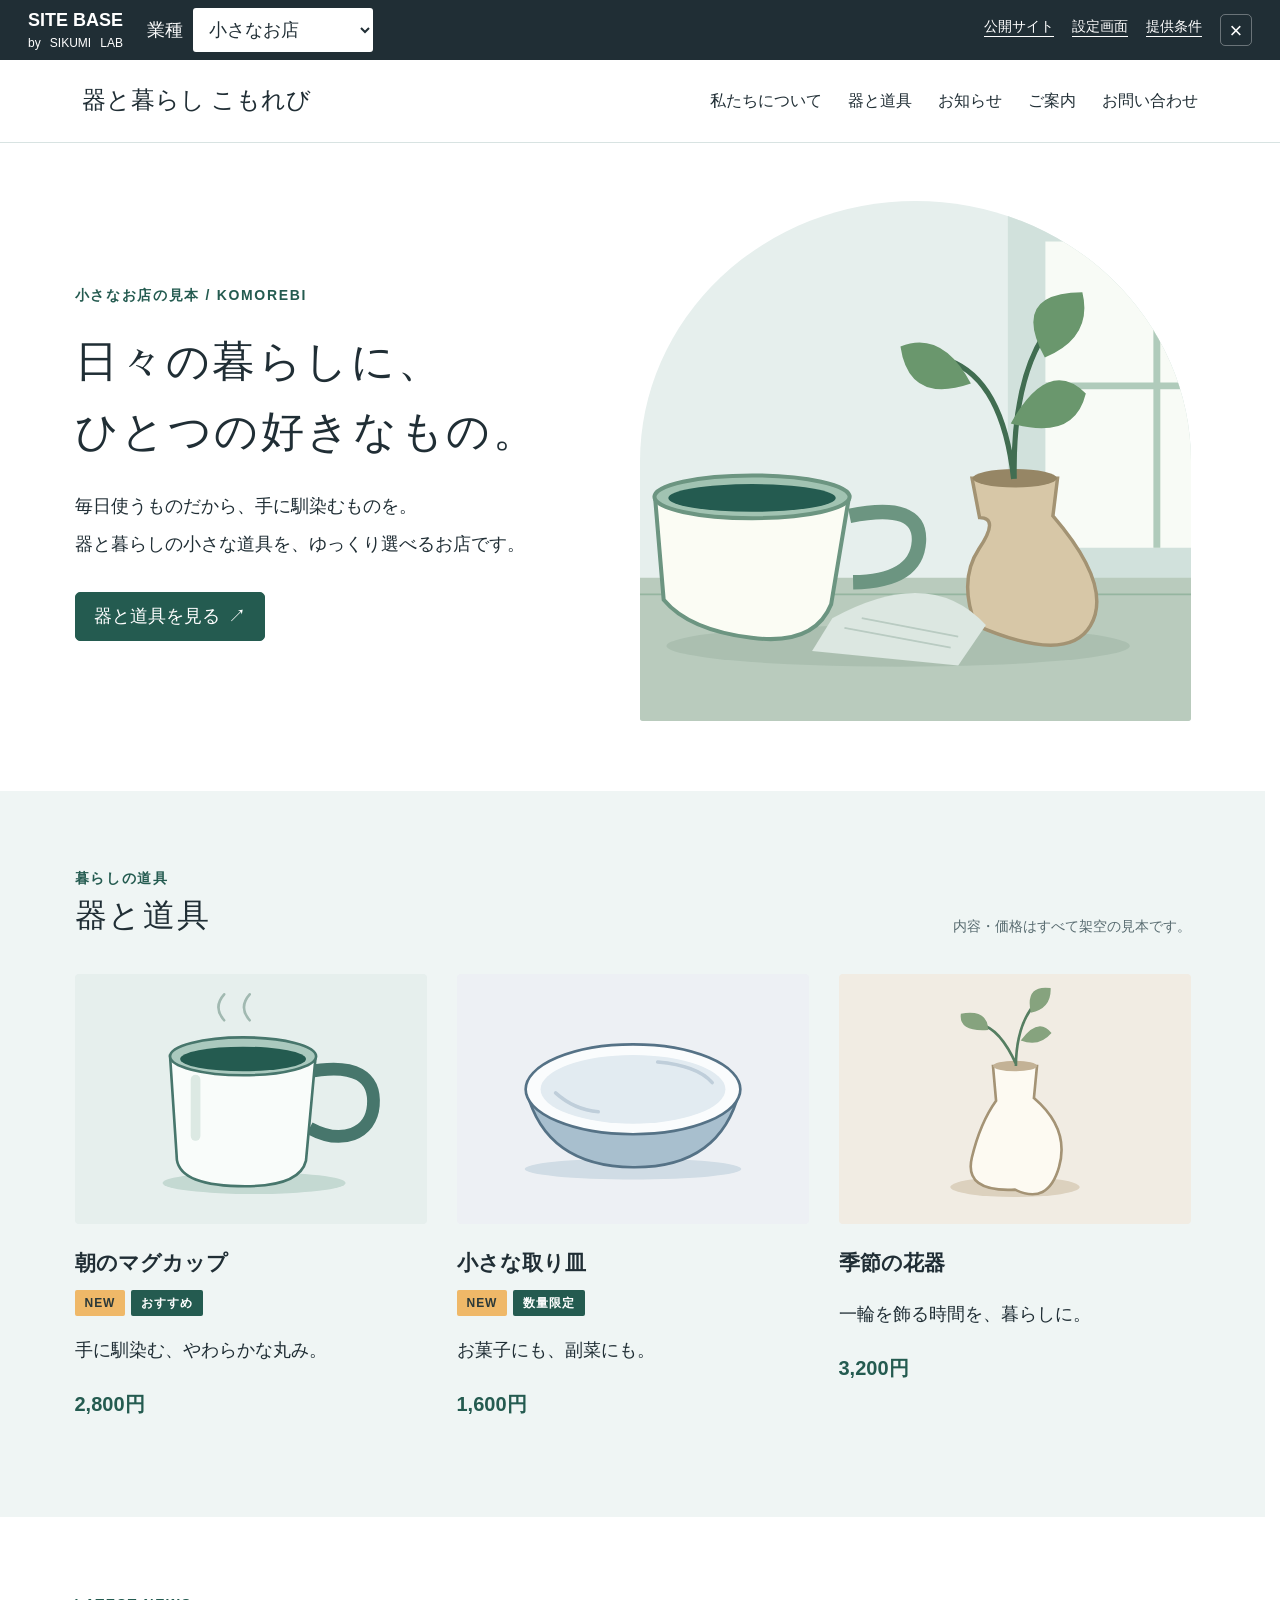
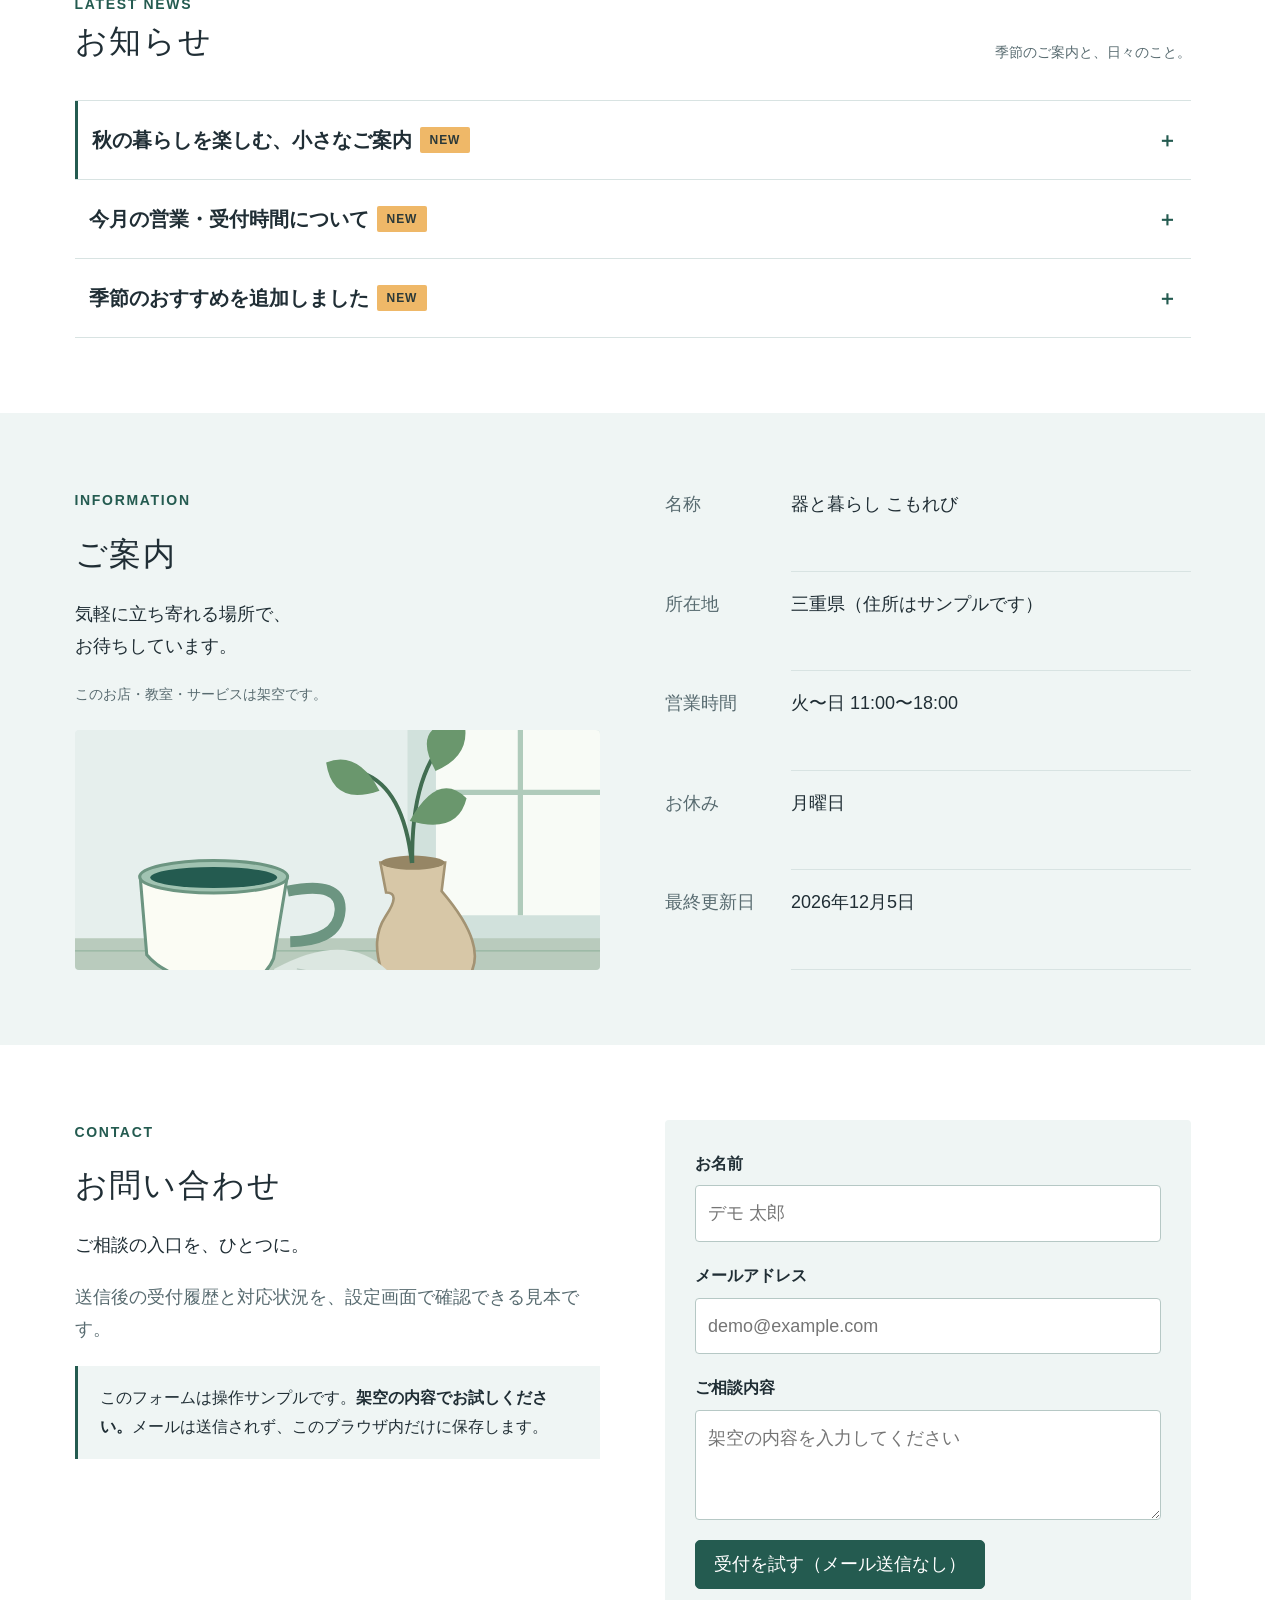
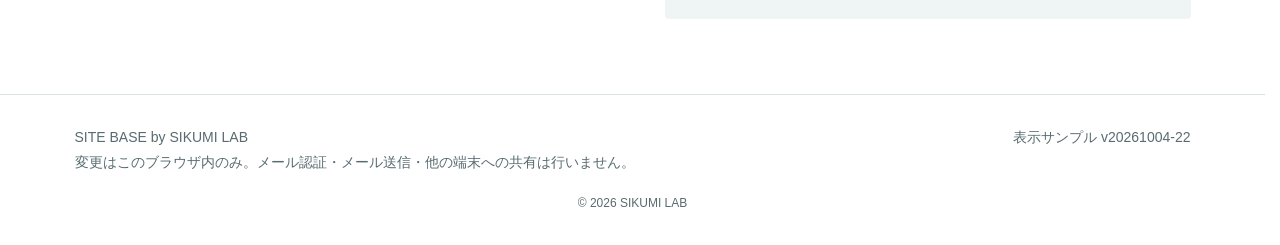
==== public/index.html @ 7577718e "Clarify discard confirmation and guarded exit actions" ====
<!doctype html>
<!-- © 2026 SIKUMI LAB — SITE BASE -->
<html lang="ja"><head><meta charset="UTF-8"><meta name="viewport" content="width=device-width,initial-scale=1"><meta name="robots" content="noindex,nofollow"><meta name="theme-color" content="#245b50"><title>SITE BASE｜公開サイトの見本</title><link rel="stylesheet" href="./styles.css?v=20261004-22"><script type="module" src="./app.js?v=20261004-22"></script></head>
<body data-page="site"><a class="skip-link" href="#main">本文へ</a><div id="app"></div><div id="toast" role="status" aria-live="polite"></div><dialog id="dialog" aria-labelledby="dialog-title"></dialog></body></html>
---- public/styles.css ----
/* © 2026 SIKUMI LAB — SITE BASE */
:root{--ink:#202e35;--muted:#586b70;--green:#245b50;--pale:#eff5f4;--line:#d8e3e2;--accent:#efb868;--paper:#fff;font-family:'Yu Gothic',Meiryo,sans-serif;color:var(--ink);font-size:18px;line-height:1.8}*{box-sizing:border-box}html{scroll-behavior:smooth;scroll-padding-top:150px}body{margin:0;background:var(--paper)}a{color:var(--green);text-underline-offset:5px}button,input,select,textarea{font:inherit}button,.button{border:1px solid var(--line);border-radius:5px;padding:10px 18px;background:white;color:var(--ink);cursor:pointer;text-decoration:none;display:inline-flex;align-items:center;justify-content:center;gap:8px;line-height:1.5}button:hover,.button:hover{border-color:var(--green);background:var(--pale)}button:disabled{opacity:.45;cursor:default}.primary{background:var(--green);color:white;border-color:var(--green)}.primary:hover{background:#163e35;color:white}.quiet{background:transparent}.danger{color:#9e3532}h1,h2,h3,p{margin:0 0 20px}h1,h2{font-family:'Yu Mincho','Hiragino Mincho ProN',serif;font-weight:500;letter-spacing:.06em}h1{font-size:clamp(34px,4.1vw,60px);line-height:1.65}h2{font-size:32px;line-height:1.5}h3{font-size:21px;line-height:1.6}img{display:block;width:100%;object-fit:cover;object-position:center}small,.small{font-size:14px}.muted{color:var(--muted)}.pre{white-space:pre-line}.wrap{max-width:1200px;padding:0 42px;margin:auto}.eyebrow{font-size:14px;font-weight:700;letter-spacing:.12em;color:var(--green);margin-bottom:16px}.demo-bar{display:flex;align-items:center;justify-content:space-between;gap:16px;padding:8px 28px;background:#202e35;color:#fff;font-size:14px}.demo-bar a{color:#fff}.demo-bar select{font-size:14px;padding:3px 8px;border:0;border-radius:3px;background:#fff;color:var(--ink);max-width:160px}.demo-bar .links{display:flex;gap:18px;flex-wrap:wrap}.site-header{position:fixed;inset:0 0 auto;z-index:20;background:#fffffffa;border-bottom:1px solid var(--line)}.header-main{display:flex;align-items:center;justify-content:space-between;min-height:82px;gap:18px}.brand{font-family:'Yu Mincho',serif;font-size:24px;color:var(--ink);text-decoration:none;line-height:1.4}.site-nav{display:flex;gap:26px;font-size:16px}.site-nav a{text-decoration:none;color:var(--ink)}.burger{display:none}.site-main{padding-top:128px}.hero{display:grid;grid-template-columns:1fr 1.05fr;gap:42px;align-items:center;padding-top:58px;padding-bottom:70px}.hero img{height:520px;border-radius:55% 55% 3px 3px}.hero p{line-height:2.1}.hero .button{margin-top:8px}.section{padding:75px 0;scroll-margin-top:25px}.section.pale{background:var(--pale)}.section-head{display:flex;align-items:end;justify-content:space-between;gap:24px;margin-bottom:35px}.section-head h2{margin-bottom:0}.section-head p{margin:0}.cards{display:grid;grid-template-columns:repeat(3,minmax(0,1fr));gap:30px}.item-card img{height:250px;border-radius:4px}.item-card .image-box{position:relative;margin-bottom:22px}.badge{font:700 12px/1.5 'Yu Gothic',sans-serif;display:inline-block;padding:4px 10px;background:var(--green);color:#fff;border-radius:2px;letter-spacing:.08em}.badge.new{background:var(--accent);color:#2b3939}.image-box .badges{position:absolute;left:14px;top:14px;display:flex;gap:8px}.price{font-size:20px;color:var(--green);font-weight:700}.news-list{display:grid;grid-template-columns:1fr 1fr;gap:24px}.news-card{display:grid;grid-template-columns:145px 1fr;gap:22px;border-top:1px solid var(--line);padding-top:24px;align-items:start}.news-card img{height:145px;border-radius:4px}.news-card h3{margin:10px 0}.news-card.featured{grid-column:1/-1;grid-template-columns:340px 1fr;padding:26px;background:#fff;border:1px solid var(--line);border-radius:4px}.news-card.featured img{height:240px}.news-card p{margin-bottom:0}.two-col{display:grid;grid-template-columns:1fr 1fr;gap:65px}.facts{display:grid;grid-template-columns:110px 1fr;gap:16px;margin:0}.facts dt{color:var(--muted)}.facts dd{margin:0;border-bottom:1px solid var(--line);padding-bottom:16px}.contact-form{background:var(--pale);padding:30px;border-radius:4px}.field{display:block;margin-bottom:20px}.field>span{display:block;margin-bottom:7px;font-size:16px;font-weight:700}input:not([type=checkbox]):not([type=radio]),textarea,select{display:block;width:100%;border:1px solid #b6c8c5;background:#fff;border-radius:4px;padding:11px 12px;color:var(--ink);min-width:0}textarea{resize:vertical;min-height:110px}input[type=checkbox],input[type=radio]{width:20px;height:20px;accent-color:var(--green);flex-shrink:0}.check{display:flex;align-items:start;gap:10px;margin:12px 0;font-size:16px}.check input{margin-top:5px}.site-footer{border-top:1px solid var(--line);padding:30px 0;color:var(--muted);font-size:14px}.footer-row{display:flex;justify-content:space-between;gap:20px;flex-wrap:wrap}.notice{padding:18px 22px;border-left:3px solid var(--green);background:var(--pale);margin-bottom:24px;font-size:16px}.admin-header{position:sticky;top:0;z-index:20;background:white;border-bottom:1px solid var(--line)}.admin-brand{font:700 22px/1.4 'Yu Gothic',sans-serif;letter-spacing:.06em}.admin-shell{display:grid;grid-template-columns:215px 1fr;max-width:1440px;margin:auto;min-height:75vh}.sidebar{padding:32px 20px;border-right:1px solid var(--line);background:#f7faf9}.sidebar button{display:block;width:100%;margin-bottom:8px;text-align:left;justify-content:start;border-color:transparent}.sidebar button.active{background:var(--green);color:white}.admin-main{padding:42px;min-width:0}.admin-main h1{font:600 32px/1.5 'Yu Gothic',sans-serif;letter-spacing:0}.actions{display:flex;gap:10px;flex-wrap:wrap;align-items:center}.admin-heading{display:flex;justify-content:space-between;gap:18px;align-items:start;margin-bottom:30px}.admin-heading p{margin:5px 0}.list-row{border-top:1px solid var(--line);padding:24px 0;display:grid;grid-template-columns:90px 1fr auto;gap:20px;align-items:center}.list-row img{height:86px;border-radius:4px}.list-row h3{margin:0 0 5px}.list-row p{margin:0;font-size:16px}.list-row .actions button{font-size:14px;padding:8px 10px}.state{display:inline-block;font-size:13px;line-height:1.5;padding:3px 9px;border:1px solid var(--line);background:var(--pale);border-radius:3px}.state.live{color:var(--green);background:#e5f3ea}.admin-panels{max-width:800px}.panel{padding:25px;background:#f7faf9;border:1px solid var(--line);border-radius:5px;margin:20px 0}.panel h3{margin-bottom:12px}.inquiry{border-top:1px solid var(--line);padding:24px 0}.inquiry>p{font-size:16px}.field-grid{display:grid;grid-template-columns:1fr 1fr;gap:20px}.field-grid .field{margin-bottom:0}.preview-photo{width:150px;height:112px;object-fit:cover;margin:10px 0}.editor-options{padding:18px;background:var(--pale);margin:20px 0}.editor-options h3{font-size:18px;margin-bottom:12px}dialog{width:min(760px,calc(100% - 30px));border:1px solid var(--line);border-radius:8px;padding:30px;max-height:90dvh;color:var(--ink)}dialog::backdrop{background:#132b3277}dialog h2{font:600 25px/1.6 'Yu Gothic',sans-serif;letter-spacing:0}.dialog-top{display:flex;justify-content:space-between;align-items:start;gap:15px}dialog .sticky-actions{position:sticky;bottom:-30px;background:#fffffff5;padding:18px 0 8px;border-top:1px solid var(--line)}.review-grid{display:grid;grid-template-columns:125px 1fr;gap:14px;margin-bottom:30px}.review-grid dt{color:var(--muted)}.review-grid dd{margin:0;overflow-wrap:anywhere;white-space:pre-line}.error{color:#a22d2d;font-size:16px}.entry{max-width:680px;margin:60px auto;padding:40px;background:var(--pale);border:1px solid var(--line);border-radius:5px}.terms{max-width:860px;padding-top:55px;padding-bottom:60px}.terms h1{font-size:38px}.terms article{border-top:1px solid var(--line);padding:25px 0}.terms p{margin-bottom:10px}.terms h2{font:600 22px/1.6 'Yu Gothic',sans-serif;letter-spacing:0}.term-number{color:var(--green);font-size:14px;font-weight:700}.skip-link{position:fixed;left:10px;top:-100px;z-index:60;background:white;padding:12px}.skip-link:focus{top:10px}:focus-visible{outline:3px solid #4b8f83;outline-offset:3px}[hidden]{display:none!important}#toast{position:fixed;bottom:25px;left:50%;transform:translateX(-50%);padding:13px 22px;background:#202e35;color:#fff;z-index:50;border-radius:4px;max-width:calc(100% - 30px);font-size:16px}#toast:empty{display:none}.clock-note{margin:0;font-size:14px;color:var(--muted)}
.demo-brand{display:flex;flex-direction:column;flex-shrink:0;line-height:1.4}.demo-brand strong{font-size:18px}.demo-brand .demo-byline{font-size:12px;margin-top:2px;width:100%;text-align-last:justify}
html{scrollbar-gutter:stable}.admin-brand{display:inline-flex;align-items:center;flex-wrap:wrap;gap:6px 18px;text-decoration:none}.admin-logo{display:flex;flex-direction:column;flex-shrink:0;line-height:1.4}.admin-logo-title{font-size:22px}.admin-logo-byline{font-size:15px;font-weight:500;letter-spacing:0;margin-top:2px;width:100%;text-align-last:left;white-space:nowrap}.admin-label{white-space:nowrap}.admin-header .header-main{gap:12px}.demo-bar .demo-hide{width:32px;min-width:32px;height:32px;padding:0;font-size:22px;border-color:#ffffff55;background:transparent;color:#fff;flex-shrink:0}.demo-bar .demo-hide:hover{background:#ffffff22}.demo-show{position:fixed;bottom:18px;left:16px;z-index:25;padding:8px 12px;background:#fffffff2;box-shadow:0 3px 12px #132b321a;font-size:12px}
@media(min-width:701px){.demo-bar{justify-content:flex-start;gap:24px}.demo-bar .links{margin-left:auto}.demo-bar>label{display:flex;align-items:center;gap:10px;font-size:18px;white-space:nowrap}.demo-bar select{font-size:18px;width:180px;max-width:180px;min-height:44px;padding:8px 12px}}
@media(max-width:1000px){.wrap{padding:0 26px}.hero{gap:28px}.hero img{height:430px}.site-nav{gap:15px;font-size:15px}.cards{gap:20px}.item-card img{height:210px}.admin-main{padding:30px 24px}.admin-shell{grid-template-columns:180px 1fr}.list-row{grid-template-columns:75px 1fr}.list-row .actions{grid-column:2}.two-col{gap:35px}}
@media(max-width:700px){html{scroll-padding-top:170px}.wrap{padding:0 22px}.demo-bar{padding:8px 16px;gap:8px;flex-wrap:wrap;line-height:1.5}.demo-bar .links{gap:12px}.demo-bar .sample-label{display:none}.header-main{min-height:74px}.brand{font-size:20px;max-width:75%}.burger{display:inline-flex;width:48px;height:48px;padding:9px;flex-direction:column;gap:5px}.burger span{height:2px;width:22px;background:var(--ink)}.site-nav{display:none;position:absolute;top:100%;left:0;right:0;padding:20px 24px;background:white;border-bottom:1px solid var(--line);box-shadow:0 8px 12px #132b3212;flex-direction:column;gap:18px;font-size:18px}.site-nav.open{display:flex}.site-main{padding-top:150px}.hero{grid-template-columns:1fr;padding-top:35px;padding-bottom:45px;gap:30px}.hero img{height:330px;max-width:450px;margin:auto}.hero h1{font-size:34px}.hero p{font-size:17px}.section{padding:45px 0}.section-head{display:block;margin-bottom:24px}.section-head p{margin-top:12px}.cards{grid-template-columns:1fr;gap:32px}.item-card img{height:260px}.item-card h3{margin-bottom:8px}.item-card p{margin-bottom:10px}.news-list{grid-template-columns:1fr}.news-card,.news-card.featured{grid-column:auto;grid-template-columns:90px 1fr;padding:20px 0;gap:16px;background:transparent;border-radius:0;border:0;border-top:1px solid var(--line)}.news-card img,.news-card.featured img{height:95px}.news-card h3{font-size:18px}.news-card p{font-size:16px;grid-column:1/-1}.two-col{grid-template-columns:1fr;gap:25px}.contact-form{padding:22px}.admin-shell{display:block}.sidebar{position:sticky;top:125px;z-index:10;display:flex;overflow-x:auto;padding:10px 12px;border-right:0;border-bottom:1px solid var(--line);gap:5px}.sidebar button{width:auto;white-space:nowrap;margin:0;font-size:15px;padding:10px}.admin-main{padding:30px 20px}.admin-main h1{font-size:27px}.admin-heading{display:block}.admin-heading .actions{margin-top:15px}.list-row{grid-template-columns:65px 1fr;gap:14px}.list-row img{height:65px}.list-row .actions{grid-column:1/-1}.list-row h3{font-size:18px}.field-grid{grid-template-columns:1fr;gap:18px}dialog{padding:22px}dialog .sticky-actions{bottom:-22px}.review-grid{grid-template-columns:100px 1fr;font-size:16px}.entry{margin:30px 20px;padding:25px}.terms{padding-top:35px}.terms h1{font-size:29px}.panel{padding:20px}.footer-row{gap:10px}}
:root{--header-height:128px}html{scroll-padding-top:calc(var(--header-height) + 20px)}.site-main{padding-top:var(--header-height)}.hero h1{font-size:clamp(34px,3.35vw,48px)}
@media(max-width:700px){.sidebar{top:var(--header-height)}.hero h1{font-size:32px}}
@media(prefers-reduced-motion:reduce){html{scroll-behavior:auto}}
.admin-header .header-main>.button{padding:8px 12px;white-space:nowrap}
.news-list{display:block}.news-card,.news-card.featured{display:block;padding:0;background:transparent;border:0;border-top:1px solid var(--line);border-radius:0}.news-card:last-child{border-bottom:1px solid var(--line)}.news-card h3,.news-card.featured h3{margin:0}.news-title{display:flex;justify-content:space-between;gap:20px;width:100%;padding:22px 14px;border:0;border-radius:0;background:transparent;font-size:20px;text-align:left;line-height:1.7;overflow-wrap:anywhere}.news-title-label{min-width:0}.news-title-label .badge{margin-left:10px;vertical-align:middle;white-space:nowrap}.news-open-icon{flex-shrink:0;color:var(--green)}.news-title[aria-expanded=true]{background:var(--pale)}.news-card.featured .news-title{border-left:3px solid var(--green)}
.news-detail{position:fixed;z-index:40;width:min(480px,calc(100vw - 32px));max-height:calc(100dvh - var(--header-height) - 32px);display:flex;flex-direction:column;padding:24px;background:#fff;border:1px solid #7faaa0;border-radius:10px;box-shadow:0 12px 40px #132b3238;overflow:hidden}.news-detail-top{display:flex;gap:18px;align-items:start;flex-shrink:0;padding-bottom:18px;border-bottom:1px solid var(--line)}.news-detail h2{font:600 22px/1.6 'Yu Gothic',Meiryo,sans-serif;letter-spacing:0;margin:0;overflow-wrap:anywhere}.news-detail-close{font-size:16px;flex-shrink:0;padding:8px 12px;min-height:44px}.news-detail-content{overflow:auto;min-height:0;padding-top:18px;overscroll-behavior:contain}.news-detail-meta{display:flex;gap:10px;align-items:center;flex-wrap:wrap;font-size:14px;color:var(--muted);margin-bottom:16px}.news-detail-content img{height:220px;border-radius:4px;margin-bottom:20px}.news-detail-content p{margin:0;overflow-wrap:anywhere}
@media(max-width:700px){.news-title{font-size:18px;padding:20px 12px}.news-detail{inset:auto 0 0;width:100%;max-height:min(75dvh,calc(100dvh - var(--header-height) - 12px));padding:22px 22px max(22px,env(safe-area-inset-bottom));border-radius:16px 16px 0 0;box-shadow:0 -8px 35px #132b3238}.news-detail h2{font-size:20px}.news-detail-content img{height:180px}}
#app{display:flex;flex-direction:column;min-height:100svh}.admin-shell{width:100%;min-width:0}.site-footer{margin-top:auto}.footer-copyright{padding-top:18px;text-align:center;font-size:12px;color:var(--muted)}
.access-photo{height:240px;margin-top:22px;border-radius:4px;object-fit:cover;object-position:center}.page-photo-grid{display:grid;grid-template-columns:repeat(2,minmax(0,1fr));gap:24px;max-width:900px}.page-photo-card{border:1px solid var(--line);border-radius:5px;padding:22px}.page-photo-preview{width:100%;height:220px;object-fit:cover;object-position:center;border-radius:4px;margin-bottom:20px}.photo-review{display:grid;grid-template-columns:1fr 1fr;gap:18px;margin-bottom:24px}.photo-review figure{margin:0;min-width:0}.photo-review figcaption{font-size:14px;margin-bottom:8px}.photo-review .page-photo-preview{height:160px;margin:0}@media(max-width:700px){.page-photo-grid{grid-template-columns:1fr}.page-photo-card{padding:20px}.photo-review{grid-template-columns:1fr}.access-photo{height:220px}}
.reorder-hint{font-size:16px;color:var(--muted);margin:24px 0 12px}.reorderable{position:relative;user-select:none;-webkit-user-select:none;-webkit-touch-callout:none;cursor:grab}.reorderable img{-webkit-user-drag:none}.reorderable .row-controls{cursor:default}.reorderable [data-move]{min-width:44px;min-height:44px}.reorderable.dragging{cursor:grabbing;background:var(--pale);outline:1px dashed var(--green);outline-offset:-5px}.reorderable.dragging>*{opacity:.15}.item-row[data-drop=above]{box-shadow:inset 0 3px var(--green)}.item-row[data-drop=below]{box-shadow:inset 0 -3px var(--green)}.item-row[data-drop]::after{content:"ここに移動";position:absolute;right:12px;z-index:2;font-size:14px;line-height:1.8;padding:0 8px;color:var(--green);background:#fff;border:1px dashed var(--green);border-radius:5px;pointer-events:none}.item-row[data-drop=above]::after{top:-12px}.item-row[data-drop=below]::after{bottom:-12px}.drag-preview{position:fixed;z-index:30;pointer-events:none;margin:0;background:#fff;border:1px solid var(--green);border-radius:8px;opacity:.94;box-shadow:0 12px 30px #25384c26;cursor:grabbing}.drag-preview .row-controls{visibility:hidden}

/* Shared item/news badges wrap within their display area. */
.image-box .badges{right:14px;flex-wrap:wrap;align-content:flex-start;gap:6px}
.news-title-label{display:flex;flex-wrap:wrap;align-items:center;gap:8px}
.news-title-label .badge{margin-left:0}
.badge-options{min-width:0;border:0;padding-top:14px}
.badge-options legend{font-size:18px;font-weight:700;padding:0 4px}
.badge-choices{display:grid;grid-template-columns:repeat(2,minmax(0,1fr));gap:0 12px}
.badge-choices .check{margin:8px 0}
.badge-options input[name="customBadge"]{max-width:320px}
.list-row .badge{margin:3px 3px 3px 0}

/* Photos are optional; badges stay on the page background. */
.item-card .item-badges{display:flex;flex-wrap:wrap;gap:6px;margin:-8px 0 18px}.item-card .item-badges:empty{display:none}.item-card h3{margin-bottom:18px}.list-row.no-photo{grid-template-columns:1fr auto}

@media(max-width:700px){.list-row.no-photo{grid-template-columns:1fr}.list-row.no-photo .actions{grid-column:1}}

.working-bar{position:sticky;top:var(--header-height,120px);z-index:15;padding:16px 20px;background:#f4f7ef;border:1px solid #b8c9b9;border-radius:5px;margin-bottom:28px;box-shadow:0 3px 12px #24352912}.working-bar p{margin:5px 0 12px}.working-bar .actions button{font-size:16px}.working-bar strong{font-size:18px}@media(max-width:700px){.working-bar{position:static;padding:15px}.working-bar .actions{display:grid;grid-template-columns:1fr}.working-bar .actions button{min-height:44px}}

.hero.no-photo{grid-template-columns:1fr}.hero.no-photo>div{max-width:760px}

/* © 2026 SIKUMI LAB — Grouped publication review. */
.review-summary{font-size:16px;margin:16px 0 24px}.review-group{border:1px solid var(--line);border-radius:6px;padding:20px;margin:0 0 24px;background:#fff;min-width:0}.review-group header{margin-bottom:16px}.review-group h3{font-size:20px;line-height:1.6;overflow-wrap:anywhere;margin:0 0 4px}.review-group header p{margin:0}.review-table{width:100%;table-layout:fixed;border-collapse:collapse;font-size:16px;margin-bottom:16px}.review-table .review-field{width:24%}.review-table th,.review-table td{padding:12px 10px;text-align:left;vertical-align:top;overflow-wrap:anywhere;white-space:pre-line;border-bottom:1px solid var(--line)}.review-table thead th{background:var(--pale);font-weight:600}.review-table tbody th{font-weight:500;color:var(--muted)}.review-group .photo-review{margin:20px 0 0}@media(max-width:700px){.review-group{padding:14px;margin-bottom:20px}.review-group h3{font-size:19px}.review-table th,.review-table td{padding:10px 6px}.review-table .review-field{width:26%}}

.dialog-top>button{white-space:nowrap;flex-shrink:0}

/* © 2026 SIKUMI LAB — Selected compact review (option 2). */
dialog.compact-review{padding:0;width:min(820px,calc(100vw - 24px));max-height:calc(100dvh - 24px);overflow:auto;overscroll-behavior:contain}
.compact-review .dialog-top{position:sticky;top:0;z-index:2;background:#fff;margin:0;padding:12px 14px;border-bottom:1px solid var(--line)}
.compact-review .dialog-top h2{font:600 22px/1.5 'Yu Gothic',Meiryo,sans-serif;margin:0;letter-spacing:0}
.compact-review>.small{font-size:14px;padding:10px 14px 0;margin:0}.compact-review .review-summary{padding:8px 14px;margin:0;font-size:14px}
.compact-review .review-groups{padding:0 14px}.compact-review .review-group{padding:10px 12px;margin-bottom:10px;border-radius:5px}
.compact-review .review-group header{display:flex;align-items:baseline;flex-wrap:wrap;gap:4px 12px;margin-bottom:6px}.compact-review .review-group h3{font-size:18px;line-height:1.5;margin:0}.compact-review .review-group header p{font-size:13px}
.compact-fields{margin:0;font-size:16px;line-height:1.6}.compact-fields>div{display:grid;grid-template-columns:76px minmax(0,1fr);gap:8px;padding:3px 0}.compact-fields dt{color:var(--muted)}.compact-fields dd{margin:0;white-space:pre-line;overflow-wrap:anywhere}.compact-fields strong{font-weight:600}.review-before,.review-arrow{color:var(--muted)}
.compact-review .photo-review{display:flex;justify-content:flex-end;gap:12px;margin:8px 0 0}.compact-review .photo-review figure{max-width:115px}.compact-review .photo-review figcaption{font-size:13px;margin:0}.compact-review .photo-review img{width:56px;height:56px;margin:0;border:1px solid var(--line)}.compact-review .photo-review p{font-size:13px;margin:0}
.compact-review .sticky-actions{position:sticky;bottom:0;z-index:2;background:#fff;border-top:1px solid var(--line);padding:10px 14px;margin:0}.compact-review button{min-height:44px;font-size:16px;padding:8px 12px}
.exit-confirm{width:min(560px,calc(100vw - 24px));padding:20px;border:1px solid var(--line);border-radius:8px;max-height:calc(100dvh - 24px)}.exit-confirm::backdrop{background:#142e3866}.exit-confirm h2{font:600 22px/1.5 'Yu Gothic',Meiryo,sans-serif;letter-spacing:0}.exit-confirm p{font-size:16px}.exit-confirm button{min-height:44px;font-size:16px}
@media(max-width:700px){.compact-review .review-groups{padding:0 10px}.compact-review .review-group{padding:8px 10px}.compact-fields>div{grid-template-columns:58px minmax(0,1fr);gap:6px}.compact-review .photo-review img{width:48px;height:48px}.compact-review .dialog-top h2{font-size:20px}.exit-confirm{padding:16px}.exit-confirm .actions{display:flex;flex-direction:column;align-items:stretch}}

/* © 2026 SIKUMI LAB — Shared fixed header/content/footer dialog. */
dialog.framed-dialog{position:fixed;top:calc(var(--modal-viewport-top,0px) + 12px);bottom:auto;left:0;right:0;margin:0 auto;width:min(800px,calc(100vw - 24px));height:min(900px,calc(var(--modal-viewport-height,100dvh) - 24px));max-height:calc(var(--modal-viewport-height,100dvh) - 24px);padding:0;overflow:hidden}
.framed-dialog[open]{display:flex;flex-direction:column}.framed-dialog .dialog-top{flex:none;position:static;padding:12px 16px;margin:0;border-bottom:1px solid var(--line);align-items:center;gap:10px}.framed-dialog .dialog-top h2{font:600 22px/1.4 'Yu Gothic',Meiryo,sans-serif;margin:0}.framed-dialog .dialog-top>button{min-height:44px;font-size:16px;padding:8px 12px}
.framed-dialog>form{display:flex;flex:1;min-height:0;flex-direction:column;margin:0}.framed-dialog .dialog-scroll{flex:1;min-height:0;overflow:auto;overscroll-behavior:contain;padding:14px 16px;scroll-padding-block:12px}.framed-dialog .dialog-footer,.framed-dialog.compact-review .sticky-actions{flex:none;position:static;background:#fff;margin:0;padding:10px 16px max(10px,env(safe-area-inset-bottom));border-top:1px solid var(--line);gap:8px;display:flex;flex-wrap:wrap}.framed-dialog .dialog-footer button{min-height:44px;padding:8px 12px;font-size:16px}
.framed-dialog .field{margin-bottom:12px;gap:4px;font-size:16px}.framed-dialog .field input,.framed-dialog .field textarea,.framed-dialog .field select{min-height:44px;padding:8px 10px;font-size:16px}.framed-dialog textarea{min-height:100px}.framed-dialog .field-grid{gap:12px;margin-bottom:12px}.framed-dialog .editor-options{padding:12px;margin:12px 0}.framed-dialog .editor-options h3{margin:0 0 8px;font-size:18px}.framed-dialog .badge-options{padding:10px 12px}.framed-dialog .check{font-size:16px;margin:6px 0;min-height:36px}.framed-dialog .small{font-size:14px;line-height:1.6;margin-bottom:10px}.framed-dialog .preview-photo{width:96px;height:72px;margin:6px 0}.framed-dialog .page-photo-preview{height:150px;margin:0 0 12px}.framed-dialog p{margin-bottom:12px}.framed-dialog .error:empty{display:none}
.framed-dialog.compact-review .review-groups{padding:0}.framed-dialog.compact-review .review-summary{padding:0;margin:0 0 10px}.framed-dialog.compact-review .dialog-scroll>.small{padding:0;margin:0 0 10px}.framed-dialog.compact-review .photo-review img{height:56px}
@media(max-width:700px){.framed-dialog .dialog-top{padding:8px 12px}.framed-dialog .dialog-top h2{font-size:20px}.framed-dialog .dialog-scroll{padding:12px}.framed-dialog .dialog-footer,.framed-dialog.compact-review .sticky-actions{padding:8px 12px max(8px,env(safe-area-inset-bottom));display:grid;grid-template-columns:repeat(2,minmax(0,1fr));gap:6px}.framed-dialog .dialog-footer button{font-size:15px;padding:8px}.framed-dialog #editor-form .dialog-footer .primary{grid-column:1/-1}.framed-dialog .field-grid{grid-template-columns:1fr}.framed-dialog .editor-options{padding:10px}.framed-dialog.compact-review .photo-review img{height:48px}}
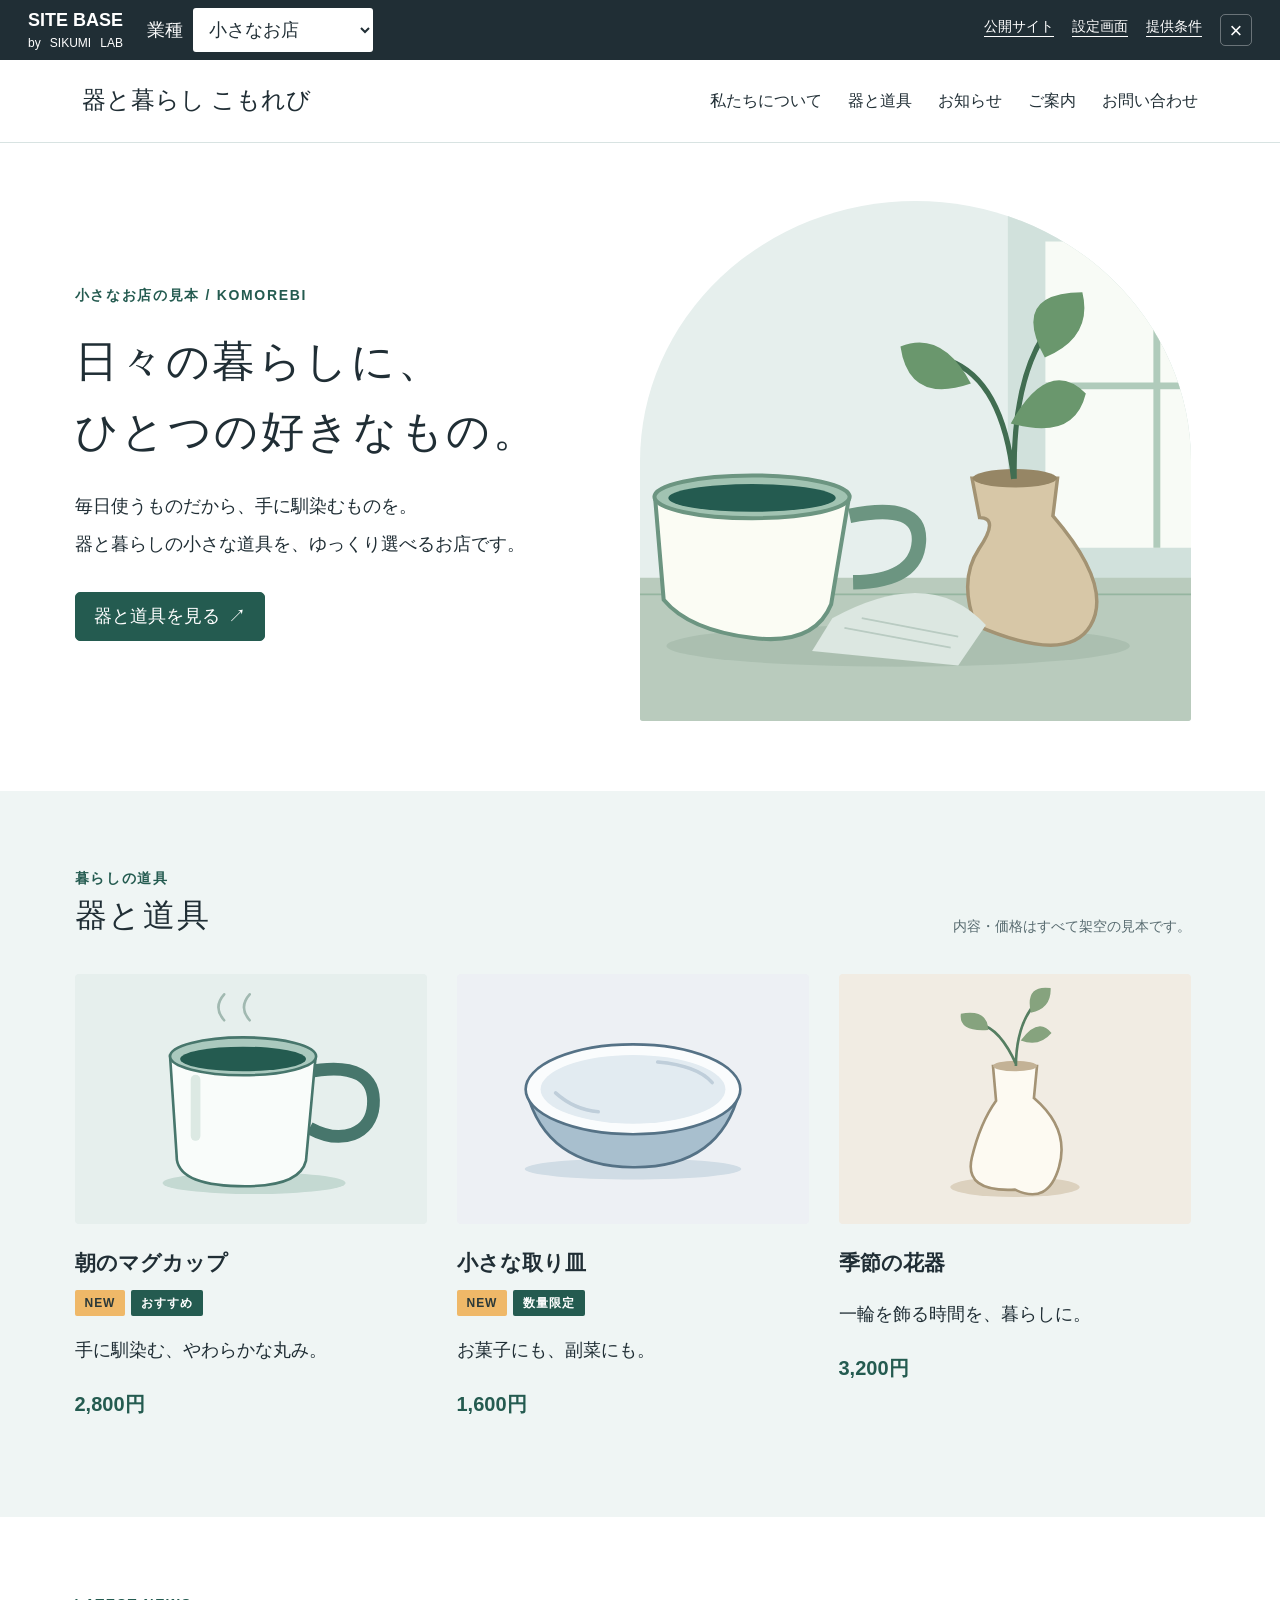
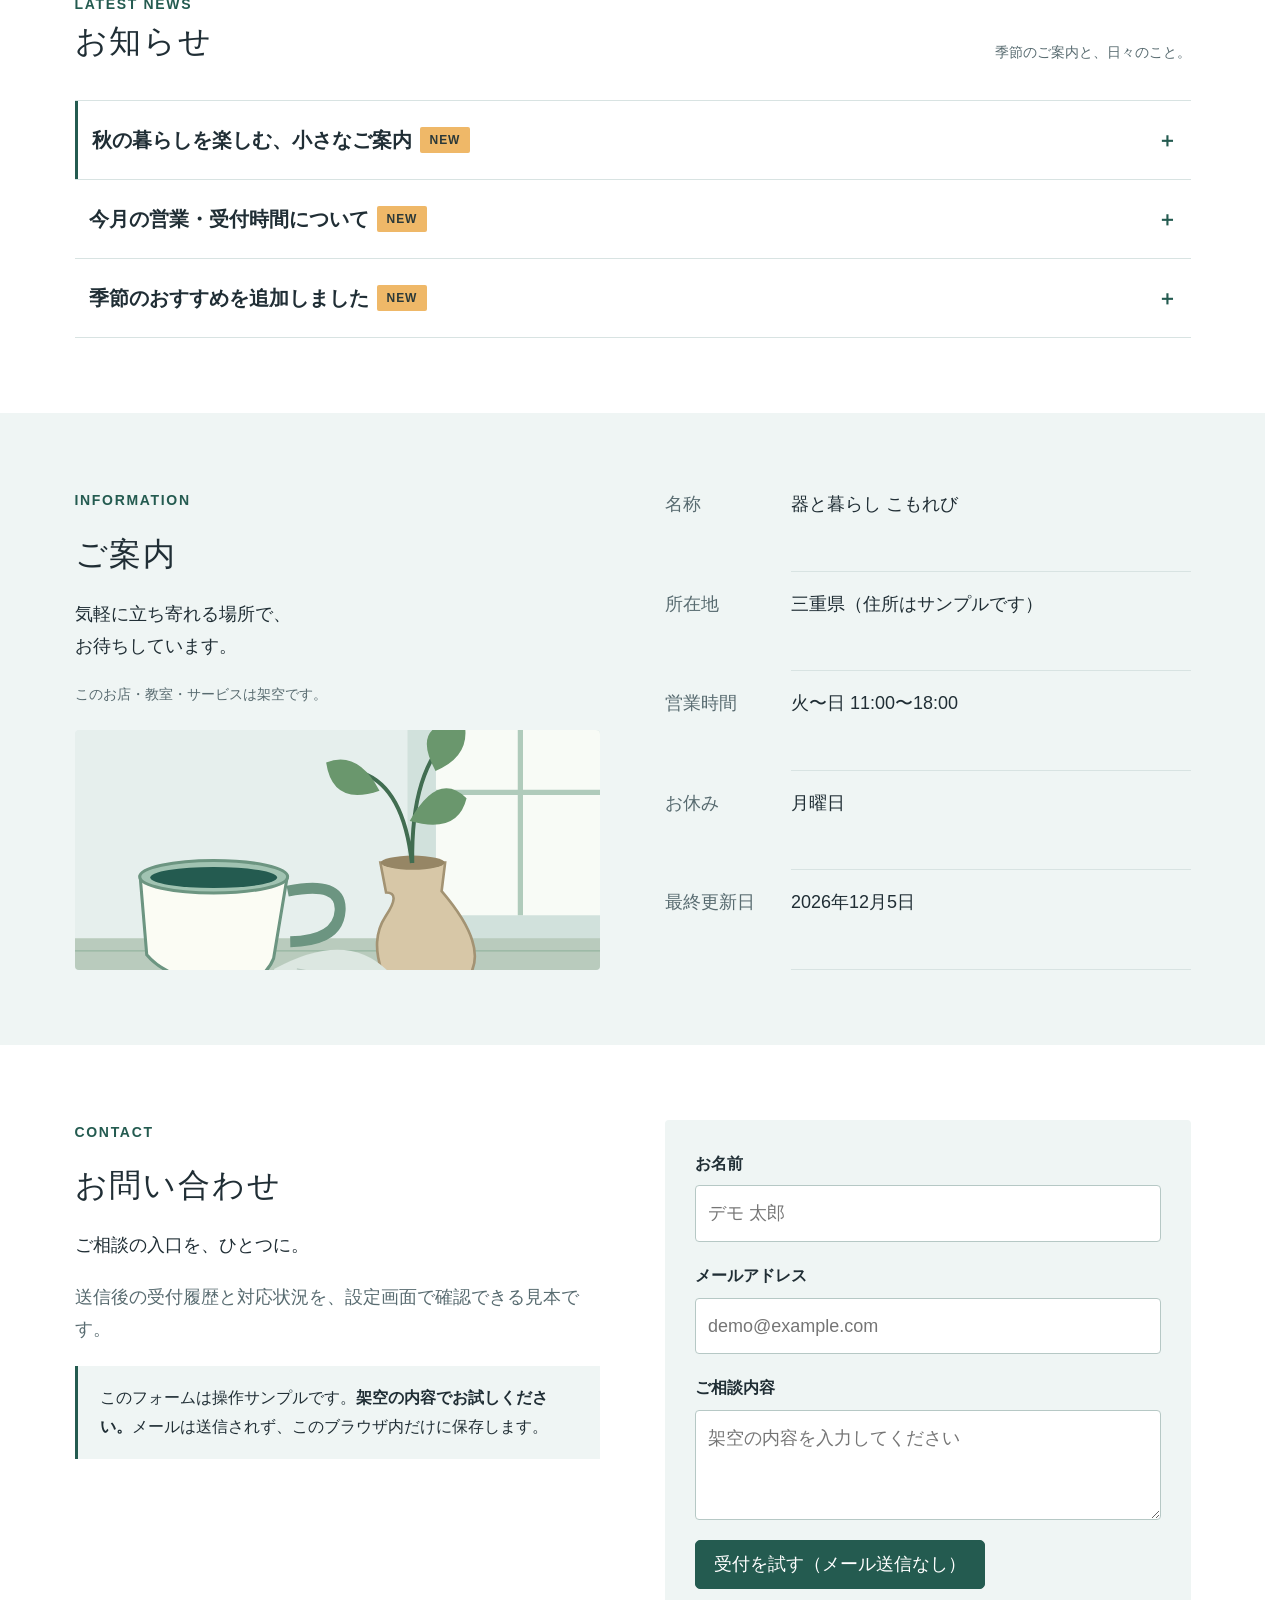
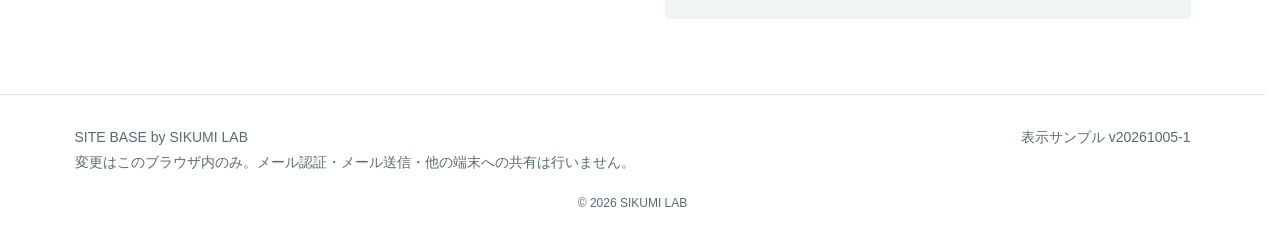
==== commit 82b60934: "Center mobile inquiry button within the form" ====
--- a/public/index.html
+++ b/public/index.html
@@ -1,4 +1,4 @@
 <!doctype html>
 <!-- © 2026 SIKUMI LAB — SITE BASE -->
-<html lang="ja"><head><meta charset="UTF-8"><meta name="viewport" content="width=device-width,initial-scale=1"><meta name="robots" content="noindex,nofollow"><meta name="theme-color" content="#245b50"><title>SITE BASE｜公開サイトの見本</title><link rel="stylesheet" href="./styles.css?v=20261004-22"><script type="module" src="./app.js?v=20261004-22"></script></head>
+<html lang="ja"><head><meta charset="UTF-8"><meta name="viewport" content="width=device-width,initial-scale=1"><meta name="robots" content="noindex,nofollow"><meta name="theme-color" content="#245b50"><title>SITE BASE｜公開サイトの見本</title><link rel="stylesheet" href="./styles.css?v=20261005-1"><script type="module" src="./app.js?v=20261005-1"></script></head>
 <body data-page="site"><a class="skip-link" href="#main">本文へ</a><div id="app"></div><div id="toast" role="status" aria-live="polite"></div><dialog id="dialog" aria-labelledby="dialog-title"></dialog></body></html>
--- a/public/styles.css
+++ b/public/styles.css
@@ -9,6 +9,7 @@
 @media(max-width:700px){.sidebar{top:var(--header-height)}.hero h1{font-size:32px}}
 @media(prefers-reduced-motion:reduce){html{scroll-behavior:auto}}
 .admin-header .header-main>.button{padding:8px 12px;white-space:nowrap}
+@media(max-width:700px){.contact-form>button[type=submit]{display:flex;width:100%;min-height:48px;text-align:center;justify-content:center}}
 .news-list{display:block}.news-card,.news-card.featured{display:block;padding:0;background:transparent;border:0;border-top:1px solid var(--line);border-radius:0}.news-card:last-child{border-bottom:1px solid var(--line)}.news-card h3,.news-card.featured h3{margin:0}.news-title{display:flex;justify-content:space-between;gap:20px;width:100%;padding:22px 14px;border:0;border-radius:0;background:transparent;font-size:20px;text-align:left;line-height:1.7;overflow-wrap:anywhere}.news-title-label{min-width:0}.news-title-label .badge{margin-left:10px;vertical-align:middle;white-space:nowrap}.news-open-icon{flex-shrink:0;color:var(--green)}.news-title[aria-expanded=true]{background:var(--pale)}.news-card.featured .news-title{border-left:3px solid var(--green)}
 .news-detail{position:fixed;z-index:40;width:min(480px,calc(100vw - 32px));max-height:calc(100dvh - var(--header-height) - 32px);display:flex;flex-direction:column;padding:24px;background:#fff;border:1px solid #7faaa0;border-radius:10px;box-shadow:0 12px 40px #132b3238;overflow:hidden}.news-detail-top{display:flex;gap:18px;align-items:start;flex-shrink:0;padding-bottom:18px;border-bottom:1px solid var(--line)}.news-detail h2{font:600 22px/1.6 'Yu Gothic',Meiryo,sans-serif;letter-spacing:0;margin:0;overflow-wrap:anywhere}.news-detail-close{font-size:16px;flex-shrink:0;padding:8px 12px;min-height:44px}.news-detail-content{overflow:auto;min-height:0;padding-top:18px;overscroll-behavior:contain}.news-detail-meta{display:flex;gap:10px;align-items:center;flex-wrap:wrap;font-size:14px;color:var(--muted);margin-bottom:16px}.news-detail-content img{height:220px;border-radius:4px;margin-bottom:20px}.news-detail-content p{margin:0;overflow-wrap:anywhere}
 @media(max-width:700px){.news-title{font-size:18px;padding:20px 12px}.news-detail{inset:auto 0 0;width:100%;max-height:min(75dvh,calc(100dvh - var(--header-height) - 12px));padding:22px 22px max(22px,env(safe-area-inset-bottom));border-radius:16px 16px 0 0;box-shadow:0 -8px 35px #132b3238}.news-detail h2{font-size:20px}.news-detail-content img{height:180px}}
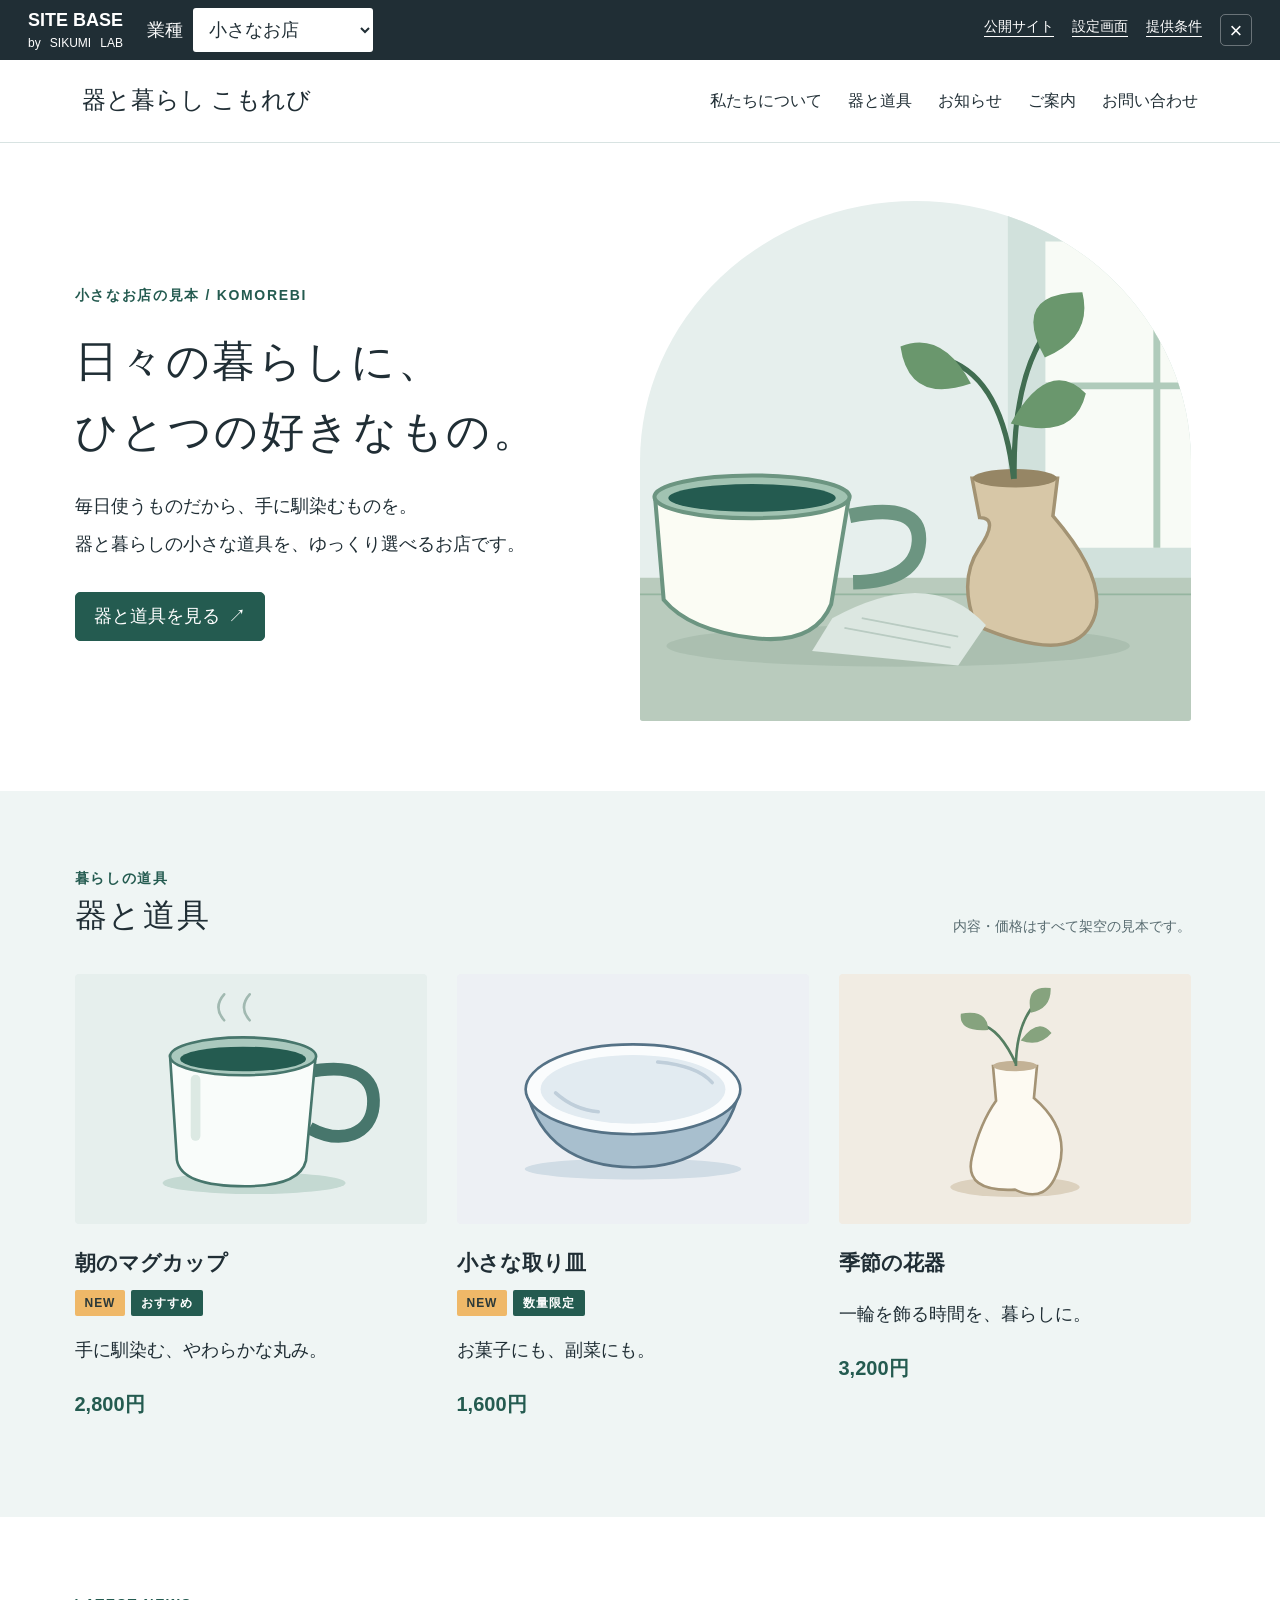
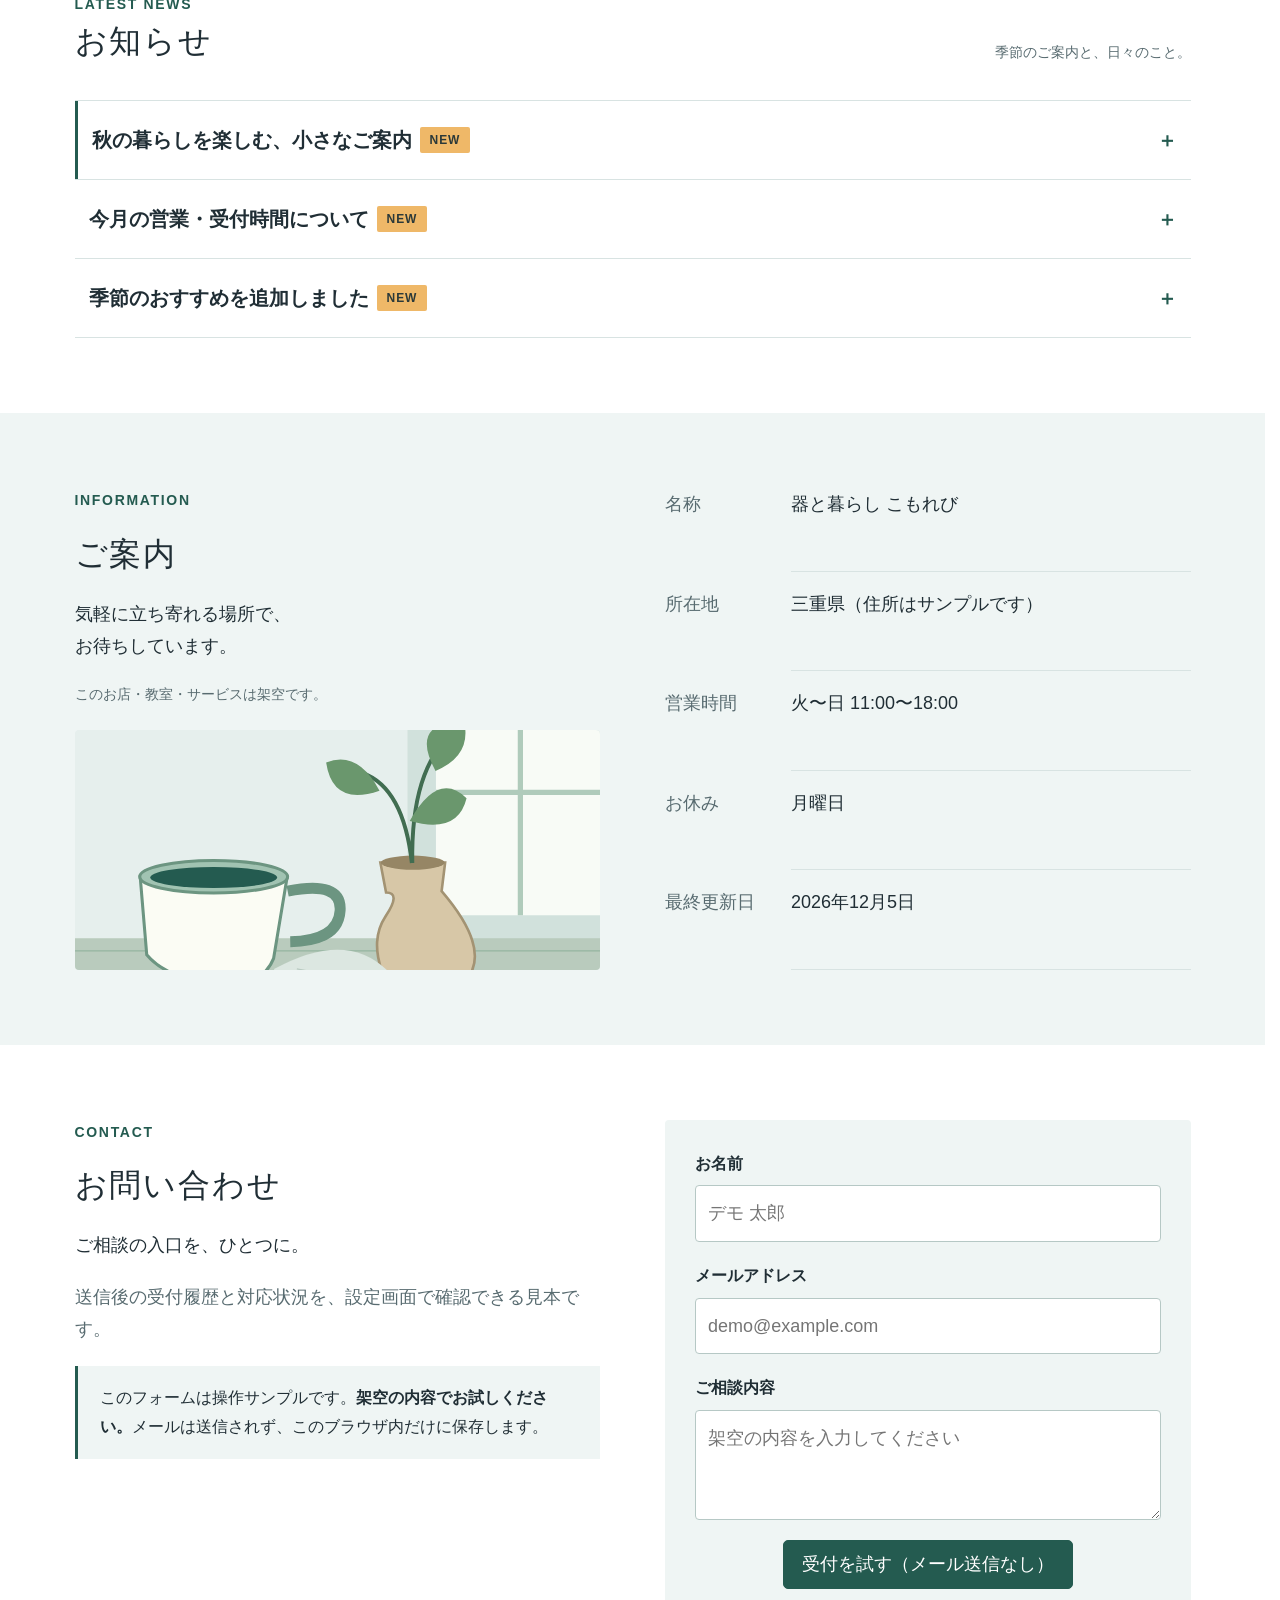
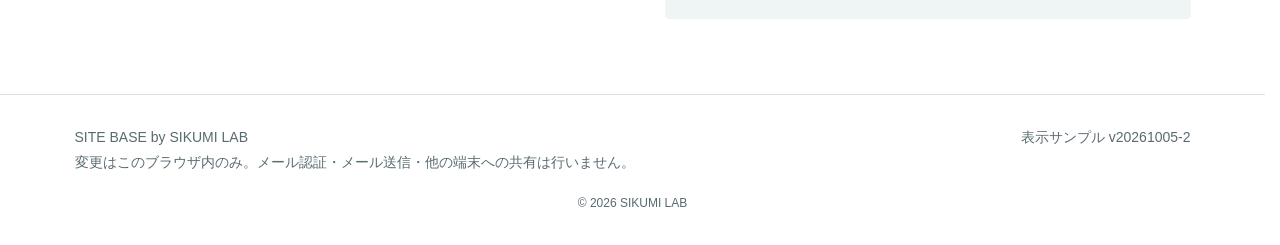
==== commit 24182263: "Center inquiry button inside card at every viewport" ====
--- a/public/index.html
+++ b/public/index.html
@@ -1,4 +1,4 @@
 <!doctype html>
 <!-- © 2026 SIKUMI LAB — SITE BASE -->
-<html lang="ja"><head><meta charset="UTF-8"><meta name="viewport" content="width=device-width,initial-scale=1"><meta name="robots" content="noindex,nofollow"><meta name="theme-color" content="#245b50"><title>SITE BASE｜公開サイトの見本</title><link rel="stylesheet" href="./styles.css?v=20261005-1"><script type="module" src="./app.js?v=20261005-1"></script></head>
+<html lang="ja"><head><meta charset="UTF-8"><meta name="viewport" content="width=device-width,initial-scale=1"><meta name="robots" content="noindex,nofollow"><meta name="theme-color" content="#245b50"><title>SITE BASE｜公開サイトの見本</title><link rel="stylesheet" href="./styles.css?v=20261005-2"><script type="module" src="./app.js?v=20261005-2"></script></head>
 <body data-page="site"><a class="skip-link" href="#main">本文へ</a><div id="app"></div><div id="toast" role="status" aria-live="polite"></div><dialog id="dialog" aria-labelledby="dialog-title"></dialog></body></html>
--- a/public/styles.css
+++ b/public/styles.css
@@ -9,7 +9,8 @@
 @media(max-width:700px){.sidebar{top:var(--header-height)}.hero h1{font-size:32px}}
 @media(prefers-reduced-motion:reduce){html{scroll-behavior:auto}}
 .admin-header .header-main>.button{padding:8px 12px;white-space:nowrap}
-@media(max-width:700px){.contact-form>button[type=submit]{display:flex;width:100%;min-height:48px;text-align:center;justify-content:center}}
+.contact-form>button[type=submit]{display:flex;width:fit-content;max-width:100%;margin-inline:auto;min-height:48px;text-align:center;justify-content:center}
+@media(max-width:700px){.contact-form>button[type=submit]{width:100%}}
 .news-list{display:block}.news-card,.news-card.featured{display:block;padding:0;background:transparent;border:0;border-top:1px solid var(--line);border-radius:0}.news-card:last-child{border-bottom:1px solid var(--line)}.news-card h3,.news-card.featured h3{margin:0}.news-title{display:flex;justify-content:space-between;gap:20px;width:100%;padding:22px 14px;border:0;border-radius:0;background:transparent;font-size:20px;text-align:left;line-height:1.7;overflow-wrap:anywhere}.news-title-label{min-width:0}.news-title-label .badge{margin-left:10px;vertical-align:middle;white-space:nowrap}.news-open-icon{flex-shrink:0;color:var(--green)}.news-title[aria-expanded=true]{background:var(--pale)}.news-card.featured .news-title{border-left:3px solid var(--green)}
 .news-detail{position:fixed;z-index:40;width:min(480px,calc(100vw - 32px));max-height:calc(100dvh - var(--header-height) - 32px);display:flex;flex-direction:column;padding:24px;background:#fff;border:1px solid #7faaa0;border-radius:10px;box-shadow:0 12px 40px #132b3238;overflow:hidden}.news-detail-top{display:flex;gap:18px;align-items:start;flex-shrink:0;padding-bottom:18px;border-bottom:1px solid var(--line)}.news-detail h2{font:600 22px/1.6 'Yu Gothic',Meiryo,sans-serif;letter-spacing:0;margin:0;overflow-wrap:anywhere}.news-detail-close{font-size:16px;flex-shrink:0;padding:8px 12px;min-height:44px}.news-detail-content{overflow:auto;min-height:0;padding-top:18px;overscroll-behavior:contain}.news-detail-meta{display:flex;gap:10px;align-items:center;flex-wrap:wrap;font-size:14px;color:var(--muted);margin-bottom:16px}.news-detail-content img{height:220px;border-radius:4px;margin-bottom:20px}.news-detail-content p{margin:0;overflow-wrap:anywhere}
 @media(max-width:700px){.news-title{font-size:18px;padding:20px 12px}.news-detail{inset:auto 0 0;width:100%;max-height:min(75dvh,calc(100dvh - var(--header-height) - 12px));padding:22px 22px max(22px,env(safe-area-inset-bottom));border-radius:16px 16px 0 0;box-shadow:0 -8px 35px #132b3238}.news-detail h2{font-size:20px}.news-detail-content img{height:180px}}
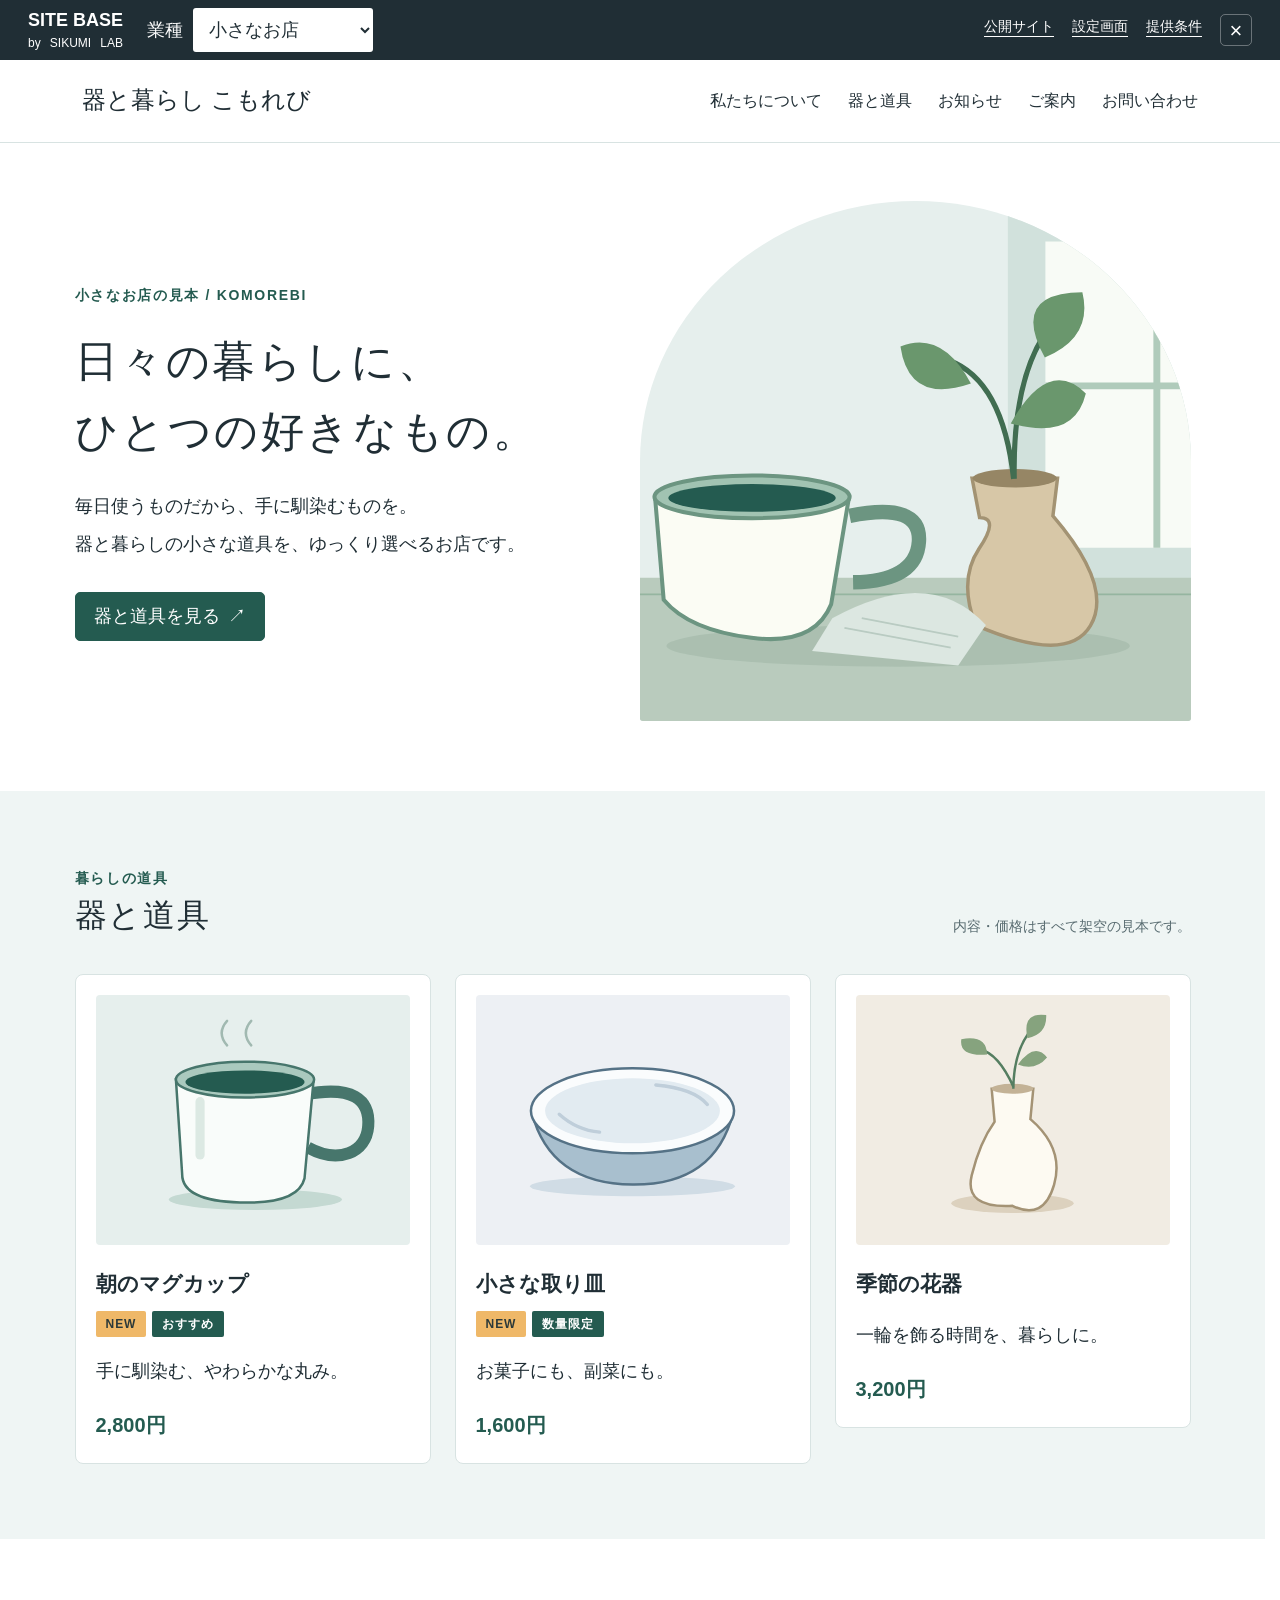
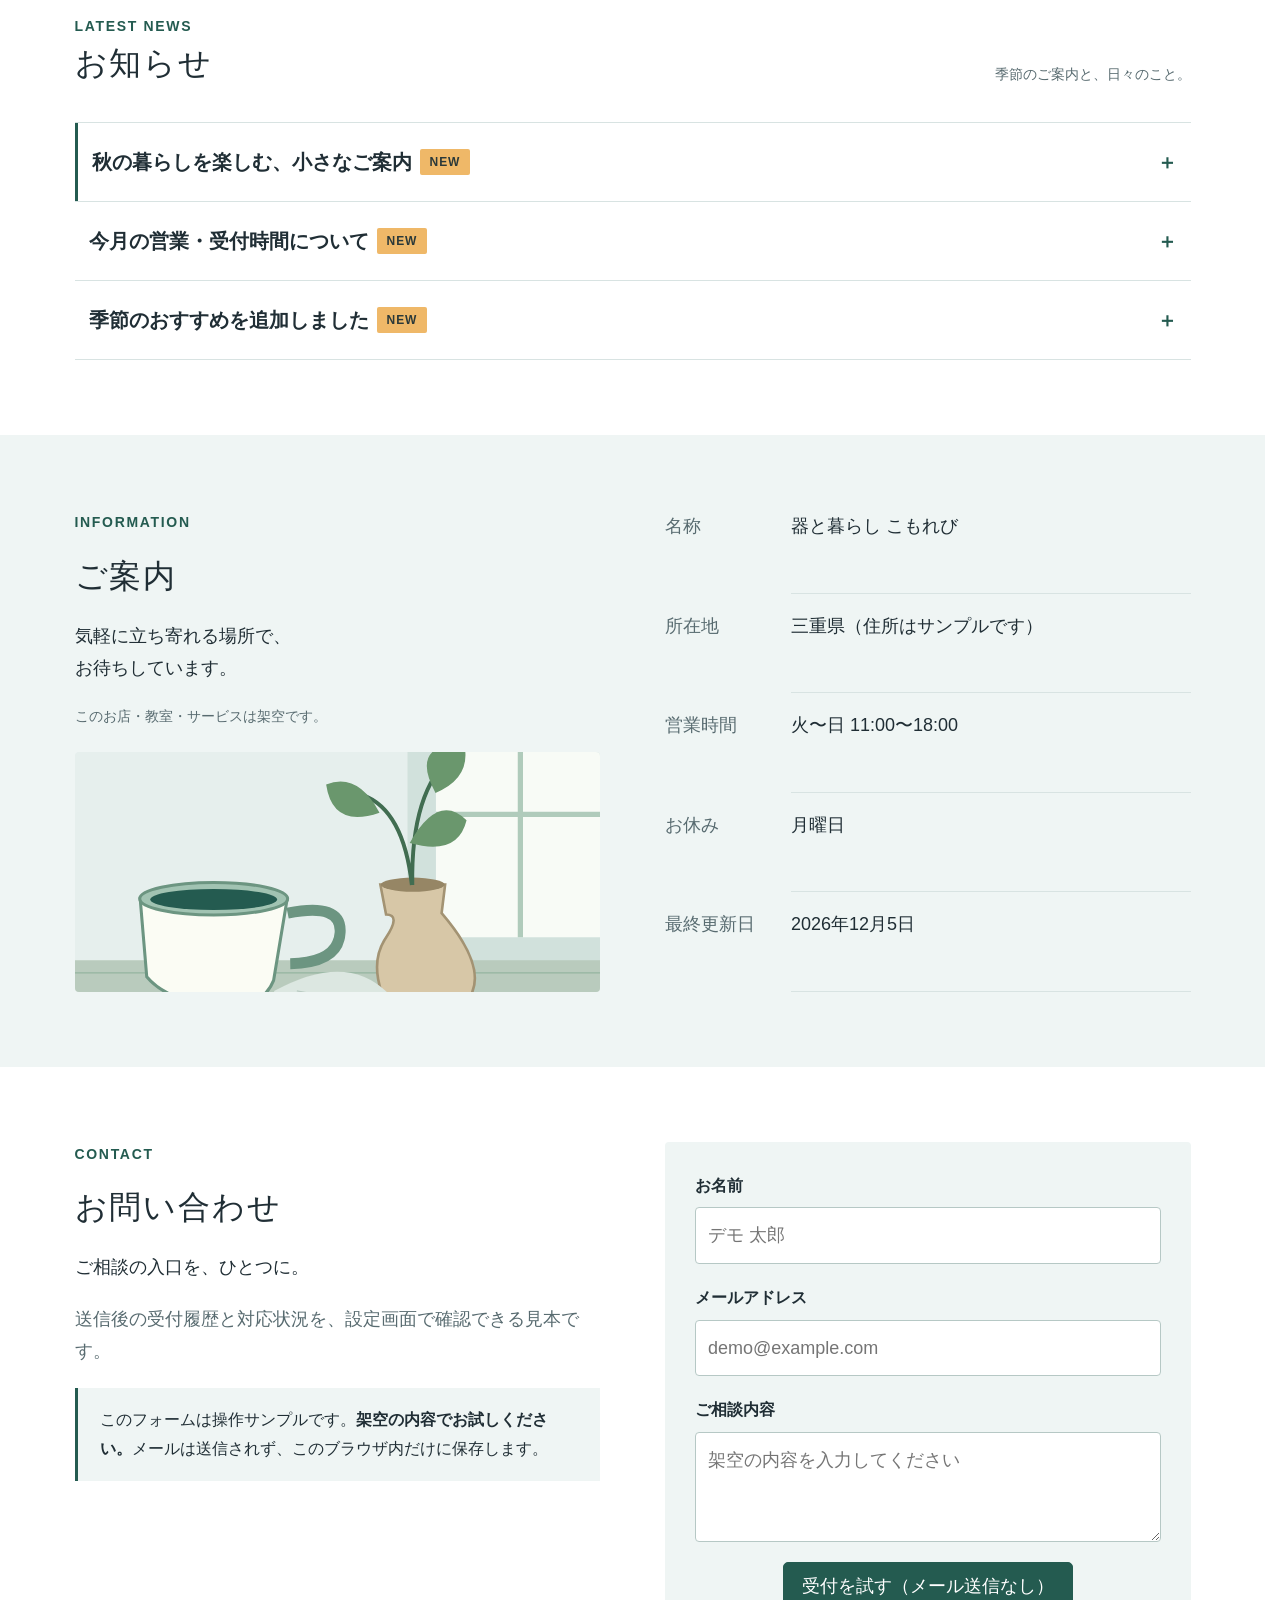
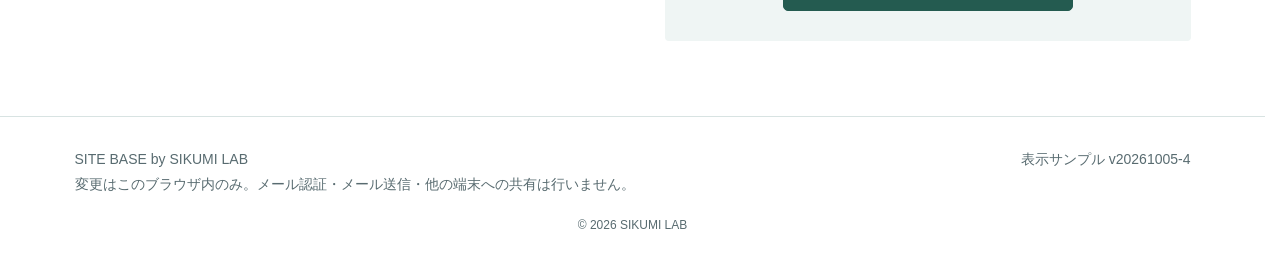
==== commit e3867ece: "Group products into optional-photo cards" ====
--- a/public/index.html
+++ b/public/index.html
@@ -1,4 +1,4 @@
 <!doctype html>
 <!-- © 2026 SIKUMI LAB — SITE BASE -->
-<html lang="ja"><head><meta charset="UTF-8"><meta name="viewport" content="width=device-width,initial-scale=1"><meta name="robots" content="noindex,nofollow"><meta name="theme-color" content="#245b50"><title>SITE BASE｜公開サイトの見本</title><link rel="stylesheet" href="./styles.css?v=20261005-2"><script type="module" src="./app.js?v=20261005-2"></script></head>
+<html lang="ja"><head><meta charset="UTF-8"><meta name="viewport" content="width=device-width,initial-scale=1"><meta name="robots" content="noindex,nofollow"><meta name="theme-color" content="#245b50"><title>SITE BASE｜公開サイトの見本</title><link rel="stylesheet" href="./styles.css?v=20261005-4"><script type="module" src="./app.js?v=20261005-4"></script></head>
 <body data-page="site"><a class="skip-link" href="#main">本文へ</a><div id="app"></div><div id="toast" role="status" aria-live="polite"></div><dialog id="dialog" aria-labelledby="dialog-title"></dialog></body></html>
--- a/public/styles.css
+++ b/public/styles.css
@@ -1,10 +1,10 @@
 /* © 2026 SIKUMI LAB — SITE BASE */
-:root{--ink:#202e35;--muted:#586b70;--green:#245b50;--pale:#eff5f4;--line:#d8e3e2;--accent:#efb868;--paper:#fff;font-family:'Yu Gothic',Meiryo,sans-serif;color:var(--ink);font-size:18px;line-height:1.8}*{box-sizing:border-box}html{scroll-behavior:smooth;scroll-padding-top:150px}body{margin:0;background:var(--paper)}a{color:var(--green);text-underline-offset:5px}button,input,select,textarea{font:inherit}button,.button{border:1px solid var(--line);border-radius:5px;padding:10px 18px;background:white;color:var(--ink);cursor:pointer;text-decoration:none;display:inline-flex;align-items:center;justify-content:center;gap:8px;line-height:1.5}button:hover,.button:hover{border-color:var(--green);background:var(--pale)}button:disabled{opacity:.45;cursor:default}.primary{background:var(--green);color:white;border-color:var(--green)}.primary:hover{background:#163e35;color:white}.quiet{background:transparent}.danger{color:#9e3532}h1,h2,h3,p{margin:0 0 20px}h1,h2{font-family:'Yu Mincho','Hiragino Mincho ProN',serif;font-weight:500;letter-spacing:.06em}h1{font-size:clamp(34px,4.1vw,60px);line-height:1.65}h2{font-size:32px;line-height:1.5}h3{font-size:21px;line-height:1.6}img{display:block;width:100%;object-fit:cover;object-position:center}small,.small{font-size:14px}.muted{color:var(--muted)}.pre{white-space:pre-line}.wrap{max-width:1200px;padding:0 42px;margin:auto}.eyebrow{font-size:14px;font-weight:700;letter-spacing:.12em;color:var(--green);margin-bottom:16px}.demo-bar{display:flex;align-items:center;justify-content:space-between;gap:16px;padding:8px 28px;background:#202e35;color:#fff;font-size:14px}.demo-bar a{color:#fff}.demo-bar select{font-size:14px;padding:3px 8px;border:0;border-radius:3px;background:#fff;color:var(--ink);max-width:160px}.demo-bar .links{display:flex;gap:18px;flex-wrap:wrap}.site-header{position:fixed;inset:0 0 auto;z-index:20;background:#fffffffa;border-bottom:1px solid var(--line)}.header-main{display:flex;align-items:center;justify-content:space-between;min-height:82px;gap:18px}.brand{font-family:'Yu Mincho',serif;font-size:24px;color:var(--ink);text-decoration:none;line-height:1.4}.site-nav{display:flex;gap:26px;font-size:16px}.site-nav a{text-decoration:none;color:var(--ink)}.burger{display:none}.site-main{padding-top:128px}.hero{display:grid;grid-template-columns:1fr 1.05fr;gap:42px;align-items:center;padding-top:58px;padding-bottom:70px}.hero img{height:520px;border-radius:55% 55% 3px 3px}.hero p{line-height:2.1}.hero .button{margin-top:8px}.section{padding:75px 0;scroll-margin-top:25px}.section.pale{background:var(--pale)}.section-head{display:flex;align-items:end;justify-content:space-between;gap:24px;margin-bottom:35px}.section-head h2{margin-bottom:0}.section-head p{margin:0}.cards{display:grid;grid-template-columns:repeat(3,minmax(0,1fr));gap:30px}.item-card img{height:250px;border-radius:4px}.item-card .image-box{position:relative;margin-bottom:22px}.badge{font:700 12px/1.5 'Yu Gothic',sans-serif;display:inline-block;padding:4px 10px;background:var(--green);color:#fff;border-radius:2px;letter-spacing:.08em}.badge.new{background:var(--accent);color:#2b3939}.image-box .badges{position:absolute;left:14px;top:14px;display:flex;gap:8px}.price{font-size:20px;color:var(--green);font-weight:700}.news-list{display:grid;grid-template-columns:1fr 1fr;gap:24px}.news-card{display:grid;grid-template-columns:145px 1fr;gap:22px;border-top:1px solid var(--line);padding-top:24px;align-items:start}.news-card img{height:145px;border-radius:4px}.news-card h3{margin:10px 0}.news-card.featured{grid-column:1/-1;grid-template-columns:340px 1fr;padding:26px;background:#fff;border:1px solid var(--line);border-radius:4px}.news-card.featured img{height:240px}.news-card p{margin-bottom:0}.two-col{display:grid;grid-template-columns:1fr 1fr;gap:65px}.facts{display:grid;grid-template-columns:110px 1fr;gap:16px;margin:0}.facts dt{color:var(--muted)}.facts dd{margin:0;border-bottom:1px solid var(--line);padding-bottom:16px}.contact-form{background:var(--pale);padding:30px;border-radius:4px}.field{display:block;margin-bottom:20px}.field>span{display:block;margin-bottom:7px;font-size:16px;font-weight:700}input:not([type=checkbox]):not([type=radio]),textarea,select{display:block;width:100%;border:1px solid #b6c8c5;background:#fff;border-radius:4px;padding:11px 12px;color:var(--ink);min-width:0}textarea{resize:vertical;min-height:110px}input[type=checkbox],input[type=radio]{width:20px;height:20px;accent-color:var(--green);flex-shrink:0}.check{display:flex;align-items:start;gap:10px;margin:12px 0;font-size:16px}.check input{margin-top:5px}.site-footer{border-top:1px solid var(--line);padding:30px 0;color:var(--muted);font-size:14px}.footer-row{display:flex;justify-content:space-between;gap:20px;flex-wrap:wrap}.notice{padding:18px 22px;border-left:3px solid var(--green);background:var(--pale);margin-bottom:24px;font-size:16px}.admin-header{position:sticky;top:0;z-index:20;background:white;border-bottom:1px solid var(--line)}.admin-brand{font:700 22px/1.4 'Yu Gothic',sans-serif;letter-spacing:.06em}.admin-shell{display:grid;grid-template-columns:215px 1fr;max-width:1440px;margin:auto;min-height:75vh}.sidebar{padding:32px 20px;border-right:1px solid var(--line);background:#f7faf9}.sidebar button{display:block;width:100%;margin-bottom:8px;text-align:left;justify-content:start;border-color:transparent}.sidebar button.active{background:var(--green);color:white}.admin-main{padding:42px;min-width:0}.admin-main h1{font:600 32px/1.5 'Yu Gothic',sans-serif;letter-spacing:0}.actions{display:flex;gap:10px;flex-wrap:wrap;align-items:center}.admin-heading{display:flex;justify-content:space-between;gap:18px;align-items:start;margin-bottom:30px}.admin-heading p{margin:5px 0}.list-row{border-top:1px solid var(--line);padding:24px 0;display:grid;grid-template-columns:90px 1fr auto;gap:20px;align-items:center}.list-row img{height:86px;border-radius:4px}.list-row h3{margin:0 0 5px}.list-row p{margin:0;font-size:16px}.list-row .actions button{font-size:14px;padding:8px 10px}.state{display:inline-block;font-size:13px;line-height:1.5;padding:3px 9px;border:1px solid var(--line);background:var(--pale);border-radius:3px}.state.live{color:var(--green);background:#e5f3ea}.admin-panels{max-width:800px}.panel{padding:25px;background:#f7faf9;border:1px solid var(--line);border-radius:5px;margin:20px 0}.panel h3{margin-bottom:12px}.inquiry{border-top:1px solid var(--line);padding:24px 0}.inquiry>p{font-size:16px}.field-grid{display:grid;grid-template-columns:1fr 1fr;gap:20px}.field-grid .field{margin-bottom:0}.preview-photo{width:150px;height:112px;object-fit:cover;margin:10px 0}.editor-options{padding:18px;background:var(--pale);margin:20px 0}.editor-options h3{font-size:18px;margin-bottom:12px}dialog{width:min(760px,calc(100% - 30px));border:1px solid var(--line);border-radius:8px;padding:30px;max-height:90dvh;color:var(--ink)}dialog::backdrop{background:#132b3277}dialog h2{font:600 25px/1.6 'Yu Gothic',sans-serif;letter-spacing:0}.dialog-top{display:flex;justify-content:space-between;align-items:start;gap:15px}dialog .sticky-actions{position:sticky;bottom:-30px;background:#fffffff5;padding:18px 0 8px;border-top:1px solid var(--line)}.review-grid{display:grid;grid-template-columns:125px 1fr;gap:14px;margin-bottom:30px}.review-grid dt{color:var(--muted)}.review-grid dd{margin:0;overflow-wrap:anywhere;white-space:pre-line}.error{color:#a22d2d;font-size:16px}.entry{max-width:680px;margin:60px auto;padding:40px;background:var(--pale);border:1px solid var(--line);border-radius:5px}.terms{max-width:860px;padding-top:55px;padding-bottom:60px}.terms h1{font-size:38px}.terms article{border-top:1px solid var(--line);padding:25px 0}.terms p{margin-bottom:10px}.terms h2{font:600 22px/1.6 'Yu Gothic',sans-serif;letter-spacing:0}.term-number{color:var(--green);font-size:14px;font-weight:700}.skip-link{position:fixed;left:10px;top:-100px;z-index:60;background:white;padding:12px}.skip-link:focus{top:10px}:focus-visible{outline:3px solid #4b8f83;outline-offset:3px}[hidden]{display:none!important}#toast{position:fixed;bottom:25px;left:50%;transform:translateX(-50%);padding:13px 22px;background:#202e35;color:#fff;z-index:50;border-radius:4px;max-width:calc(100% - 30px);font-size:16px}#toast:empty{display:none}.clock-note{margin:0;font-size:14px;color:var(--muted)}
+:root{--ink:#202e35;--muted:#586b70;--green:#245b50;--pale:#eff5f4;--line:#d8e3e2;--accent:#efb868;--paper:#fff;font-family:'Yu Gothic',Meiryo,sans-serif;color:var(--ink);font-size:18px;line-height:1.8}*{box-sizing:border-box}html{scroll-behavior:smooth;scroll-padding-top:150px}body{margin:0;background:var(--paper)}a{color:var(--green);text-underline-offset:5px}button,input,select,textarea{font:inherit}button,.button{border:1px solid var(--line);border-radius:5px;padding:10px 18px;background:white;color:var(--ink);cursor:pointer;text-decoration:none;display:inline-flex;align-items:center;justify-content:center;gap:8px;line-height:1.5}button:hover,.button:hover{border-color:var(--green);background:var(--pale)}button:disabled{opacity:.45;cursor:default}.primary{background:var(--green);color:white;border-color:var(--green)}.primary:hover{background:#163e35;color:white}.quiet{background:transparent}.danger{color:#9e3532}h1,h2,h3,p{margin:0 0 20px}h1,h2{font-family:'Yu Mincho','Hiragino Mincho ProN',serif;font-weight:500;letter-spacing:.06em}h1{font-size:clamp(34px,4.1vw,60px);line-height:1.65}h2{font-size:32px;line-height:1.5}h3{font-size:21px;line-height:1.6}img{display:block;width:100%;object-fit:cover;object-position:center}small,.small{font-size:14px}.muted{color:var(--muted)}.pre{white-space:pre-line}.wrap{max-width:1200px;padding:0 42px;margin:auto}.eyebrow{font-size:14px;font-weight:700;letter-spacing:.12em;color:var(--green);margin-bottom:16px}.demo-bar{display:flex;align-items:center;justify-content:space-between;gap:16px;padding:8px 28px;background:#202e35;color:#fff;font-size:14px}.demo-bar a{color:#fff}.demo-bar select{font-size:14px;padding:3px 8px;border:0;border-radius:3px;background:#fff;color:var(--ink);max-width:160px}.demo-bar .links{display:flex;gap:18px;flex-wrap:wrap}.site-header{position:fixed;inset:0 0 auto;z-index:20;background:#fffffffa;border-bottom:1px solid var(--line)}.header-main{display:flex;align-items:center;justify-content:space-between;min-height:82px;gap:18px}.brand{font-family:'Yu Mincho',serif;font-size:24px;color:var(--ink);text-decoration:none;line-height:1.4}.site-nav{display:flex;gap:26px;font-size:16px}.site-nav a{text-decoration:none;color:var(--ink)}.burger{display:none}.site-main{padding-top:128px}.hero{display:grid;grid-template-columns:1fr 1.05fr;gap:42px;align-items:center;padding-top:58px;padding-bottom:70px}.hero img{height:520px;border-radius:55% 55% 3px 3px}.hero p{line-height:2.1}.hero .button{margin-top:8px}.section{padding:75px 0;scroll-margin-top:25px}.section.pale{background:var(--pale)}.section-head{display:flex;align-items:end;justify-content:space-between;gap:24px;margin-bottom:35px}.section-head h2{margin-bottom:0}.section-head p{margin:0}.cards{display:grid;grid-template-columns:repeat(3,minmax(0,1fr));gap:24px;align-items:start}.item-card{min-width:0;padding:20px;background:var(--paper);border:1px solid var(--line);border-radius:8px;overflow-wrap:anywhere}.item-card h3{margin-top:0}.item-card>:last-child{margin-bottom:0}.item-card img{height:250px;border-radius:4px}.item-card .image-box{position:relative;margin-bottom:22px}.badge{font:700 12px/1.5 'Yu Gothic',sans-serif;display:inline-block;padding:4px 10px;background:var(--green);color:#fff;border-radius:2px;letter-spacing:.08em}.badge.new{background:var(--accent);color:#2b3939}.image-box .badges{position:absolute;left:14px;top:14px;display:flex;gap:8px}.price{font-size:20px;color:var(--green);font-weight:700}.news-list{display:grid;grid-template-columns:1fr 1fr;gap:24px}.news-card{display:grid;grid-template-columns:145px 1fr;gap:22px;border-top:1px solid var(--line);padding-top:24px;align-items:start}.news-card img{height:145px;border-radius:4px}.news-card h3{margin:10px 0}.news-card.featured{grid-column:1/-1;grid-template-columns:340px 1fr;padding:26px;background:#fff;border:1px solid var(--line);border-radius:4px}.news-card.featured img{height:240px}.news-card p{margin-bottom:0}.two-col{display:grid;grid-template-columns:1fr 1fr;gap:65px}.facts{display:grid;grid-template-columns:110px 1fr;gap:16px;margin:0}.facts dt{color:var(--muted)}.facts dd{margin:0;border-bottom:1px solid var(--line);padding-bottom:16px}.contact-form{background:var(--pale);padding:30px;border-radius:4px}.field{display:block;margin-bottom:20px}.field>span{display:block;margin-bottom:7px;font-size:16px;font-weight:700}input:not([type=checkbox]):not([type=radio]),textarea,select{display:block;width:100%;border:1px solid #b6c8c5;background:#fff;border-radius:4px;padding:11px 12px;color:var(--ink);min-width:0}textarea{resize:vertical;min-height:110px}input[type=checkbox],input[type=radio]{width:20px;height:20px;accent-color:var(--green);flex-shrink:0}.check{display:flex;align-items:start;gap:10px;margin:12px 0;font-size:16px}.check input{margin-top:5px}.site-footer{border-top:1px solid var(--line);padding:30px 0;color:var(--muted);font-size:14px}.footer-row{display:flex;justify-content:space-between;gap:20px;flex-wrap:wrap}.notice{padding:18px 22px;border-left:3px solid var(--green);background:var(--pale);margin-bottom:24px;font-size:16px}.admin-header{position:sticky;top:0;z-index:20;background:white;border-bottom:1px solid var(--line)}.admin-brand{font:700 22px/1.4 'Yu Gothic',sans-serif;letter-spacing:.06em}.admin-shell{display:grid;grid-template-columns:215px 1fr;max-width:1440px;margin:auto;min-height:75vh}.sidebar{padding:32px 20px;border-right:1px solid var(--line);background:#f7faf9}.sidebar button{display:block;width:100%;margin-bottom:8px;text-align:left;justify-content:start;border-color:transparent}.sidebar button.active{background:var(--green);color:white}.admin-main{padding:42px;min-width:0}.admin-main h1{font:600 32px/1.5 'Yu Gothic',sans-serif;letter-spacing:0}.actions{display:flex;gap:10px;flex-wrap:wrap;align-items:center}.admin-heading{display:flex;justify-content:space-between;gap:18px;align-items:start;margin-bottom:30px}.admin-heading p{margin:5px 0}.list-row{border-top:1px solid var(--line);padding:24px 0;display:grid;grid-template-columns:90px 1fr auto;gap:20px;align-items:center}.list-row img{height:86px;border-radius:4px}.list-row h3{margin:0 0 5px}.list-row p{margin:0;font-size:16px}.list-row .actions button{font-size:14px;padding:8px 10px}.state{display:inline-block;font-size:13px;line-height:1.5;padding:3px 9px;border:1px solid var(--line);background:var(--pale);border-radius:3px}.state.live{color:var(--green);background:#e5f3ea}.admin-panels{max-width:800px}.panel{padding:25px;background:#f7faf9;border:1px solid var(--line);border-radius:5px;margin:20px 0}.panel h3{margin-bottom:12px}.inquiry{border-top:1px solid var(--line);padding:24px 0}.inquiry>p{font-size:16px}.field-grid{display:grid;grid-template-columns:1fr 1fr;gap:20px}.field-grid .field{margin-bottom:0}.preview-photo{width:150px;height:112px;object-fit:cover;margin:10px 0}.editor-options{padding:18px;background:var(--pale);margin:20px 0}.editor-options h3{font-size:18px;margin-bottom:12px}dialog{width:min(760px,calc(100% - 30px));border:1px solid var(--line);border-radius:8px;padding:30px;max-height:90dvh;color:var(--ink)}dialog::backdrop{background:#132b3277}dialog h2{font:600 25px/1.6 'Yu Gothic',sans-serif;letter-spacing:0}.dialog-top{display:flex;justify-content:space-between;align-items:start;gap:15px}dialog .sticky-actions{position:sticky;bottom:-30px;background:#fffffff5;padding:18px 0 8px;border-top:1px solid var(--line)}.review-grid{display:grid;grid-template-columns:125px 1fr;gap:14px;margin-bottom:30px}.review-grid dt{color:var(--muted)}.review-grid dd{margin:0;overflow-wrap:anywhere;white-space:pre-line}.error{color:#a22d2d;font-size:16px}.entry{max-width:680px;margin:60px auto;padding:40px;background:var(--pale);border:1px solid var(--line);border-radius:5px}.terms{max-width:860px;padding-top:55px;padding-bottom:60px}.terms h1{font-size:38px}.terms article{border-top:1px solid var(--line);padding:25px 0}.terms p{margin-bottom:10px}.terms h2{font:600 22px/1.6 'Yu Gothic',sans-serif;letter-spacing:0}.term-number{color:var(--green);font-size:14px;font-weight:700}.skip-link{position:fixed;left:10px;top:-100px;z-index:60;background:white;padding:12px}.skip-link:focus{top:10px}:focus-visible{outline:3px solid #4b8f83;outline-offset:3px}[hidden]{display:none!important}#toast{position:fixed;bottom:25px;left:50%;transform:translateX(-50%);padding:13px 22px;background:#202e35;color:#fff;z-index:50;border-radius:4px;max-width:calc(100% - 30px);font-size:16px}#toast:empty{display:none}.clock-note{margin:0;font-size:14px;color:var(--muted)}
 .demo-brand{display:flex;flex-direction:column;flex-shrink:0;line-height:1.4}.demo-brand strong{font-size:18px}.demo-brand .demo-byline{font-size:12px;margin-top:2px;width:100%;text-align-last:justify}
 html{scrollbar-gutter:stable}.admin-brand{display:inline-flex;align-items:center;flex-wrap:wrap;gap:6px 18px;text-decoration:none}.admin-logo{display:flex;flex-direction:column;flex-shrink:0;line-height:1.4}.admin-logo-title{font-size:22px}.admin-logo-byline{font-size:15px;font-weight:500;letter-spacing:0;margin-top:2px;width:100%;text-align-last:left;white-space:nowrap}.admin-label{white-space:nowrap}.admin-header .header-main{gap:12px}.demo-bar .demo-hide{width:32px;min-width:32px;height:32px;padding:0;font-size:22px;border-color:#ffffff55;background:transparent;color:#fff;flex-shrink:0}.demo-bar .demo-hide:hover{background:#ffffff22}.demo-show{position:fixed;bottom:18px;left:16px;z-index:25;padding:8px 12px;background:#fffffff2;box-shadow:0 3px 12px #132b321a;font-size:12px}
 @media(min-width:701px){.demo-bar{justify-content:flex-start;gap:24px}.demo-bar .links{margin-left:auto}.demo-bar>label{display:flex;align-items:center;gap:10px;font-size:18px;white-space:nowrap}.demo-bar select{font-size:18px;width:180px;max-width:180px;min-height:44px;padding:8px 12px}}
-@media(max-width:1000px){.wrap{padding:0 26px}.hero{gap:28px}.hero img{height:430px}.site-nav{gap:15px;font-size:15px}.cards{gap:20px}.item-card img{height:210px}.admin-main{padding:30px 24px}.admin-shell{grid-template-columns:180px 1fr}.list-row{grid-template-columns:75px 1fr}.list-row .actions{grid-column:2}.two-col{gap:35px}}
-@media(max-width:700px){html{scroll-padding-top:170px}.wrap{padding:0 22px}.demo-bar{padding:8px 16px;gap:8px;flex-wrap:wrap;line-height:1.5}.demo-bar .links{gap:12px}.demo-bar .sample-label{display:none}.header-main{min-height:74px}.brand{font-size:20px;max-width:75%}.burger{display:inline-flex;width:48px;height:48px;padding:9px;flex-direction:column;gap:5px}.burger span{height:2px;width:22px;background:var(--ink)}.site-nav{display:none;position:absolute;top:100%;left:0;right:0;padding:20px 24px;background:white;border-bottom:1px solid var(--line);box-shadow:0 8px 12px #132b3212;flex-direction:column;gap:18px;font-size:18px}.site-nav.open{display:flex}.site-main{padding-top:150px}.hero{grid-template-columns:1fr;padding-top:35px;padding-bottom:45px;gap:30px}.hero img{height:330px;max-width:450px;margin:auto}.hero h1{font-size:34px}.hero p{font-size:17px}.section{padding:45px 0}.section-head{display:block;margin-bottom:24px}.section-head p{margin-top:12px}.cards{grid-template-columns:1fr;gap:32px}.item-card img{height:260px}.item-card h3{margin-bottom:8px}.item-card p{margin-bottom:10px}.news-list{grid-template-columns:1fr}.news-card,.news-card.featured{grid-column:auto;grid-template-columns:90px 1fr;padding:20px 0;gap:16px;background:transparent;border-radius:0;border:0;border-top:1px solid var(--line)}.news-card img,.news-card.featured img{height:95px}.news-card h3{font-size:18px}.news-card p{font-size:16px;grid-column:1/-1}.two-col{grid-template-columns:1fr;gap:25px}.contact-form{padding:22px}.admin-shell{display:block}.sidebar{position:sticky;top:125px;z-index:10;display:flex;overflow-x:auto;padding:10px 12px;border-right:0;border-bottom:1px solid var(--line);gap:5px}.sidebar button{width:auto;white-space:nowrap;margin:0;font-size:15px;padding:10px}.admin-main{padding:30px 20px}.admin-main h1{font-size:27px}.admin-heading{display:block}.admin-heading .actions{margin-top:15px}.list-row{grid-template-columns:65px 1fr;gap:14px}.list-row img{height:65px}.list-row .actions{grid-column:1/-1}.list-row h3{font-size:18px}.field-grid{grid-template-columns:1fr;gap:18px}dialog{padding:22px}dialog .sticky-actions{bottom:-22px}.review-grid{grid-template-columns:100px 1fr;font-size:16px}.entry{margin:30px 20px;padding:25px}.terms{padding-top:35px}.terms h1{font-size:29px}.panel{padding:20px}.footer-row{gap:10px}}
+@media(max-width:1000px){.wrap{padding:0 26px}.hero{gap:28px}.hero img{height:430px}.site-nav{gap:15px;font-size:15px}.cards{grid-template-columns:repeat(2,minmax(0,1fr));gap:24px}.item-card img{height:210px}.admin-main{padding:30px 24px}.admin-shell{grid-template-columns:180px 1fr}.list-row{grid-template-columns:75px 1fr}.list-row .actions{grid-column:2}.two-col{gap:35px}}
+@media(max-width:700px){html{scroll-padding-top:170px}.wrap{padding:0 22px}.demo-bar{padding:8px 16px;gap:8px;flex-wrap:wrap;line-height:1.5}.demo-bar .links{gap:12px}.demo-bar .sample-label{display:none}.header-main{min-height:74px}.brand{font-size:20px;max-width:75%}.burger{display:inline-flex;width:48px;height:48px;padding:9px;flex-direction:column;gap:5px}.burger span{height:2px;width:22px;background:var(--ink)}.site-nav{display:none;position:absolute;top:100%;left:0;right:0;padding:20px 24px;background:white;border-bottom:1px solid var(--line);box-shadow:0 8px 12px #132b3212;flex-direction:column;gap:18px;font-size:18px}.site-nav.open{display:flex}.site-main{padding-top:150px}.hero{grid-template-columns:1fr;padding-top:35px;padding-bottom:45px;gap:30px}.hero img{height:330px;max-width:450px;margin:auto}.hero h1{font-size:34px}.hero p{font-size:17px}.section{padding:45px 0}.section-head{display:block;margin-bottom:24px}.section-head p{margin-top:12px}.cards{grid-template-columns:1fr;gap:24px}.item-card img{height:260px}.item-card h3{margin-bottom:8px}.item-card p{margin-bottom:10px}.news-list{grid-template-columns:1fr}.news-card,.news-card.featured{grid-column:auto;grid-template-columns:90px 1fr;padding:20px 0;gap:16px;background:transparent;border-radius:0;border:0;border-top:1px solid var(--line)}.news-card img,.news-card.featured img{height:95px}.news-card h3{font-size:18px}.news-card p{font-size:16px;grid-column:1/-1}.two-col{grid-template-columns:1fr;gap:25px}.contact-form{padding:22px}.admin-shell{display:block}.sidebar{position:sticky;top:125px;z-index:10;display:flex;overflow-x:auto;padding:10px 12px;border-right:0;border-bottom:1px solid var(--line);gap:5px}.sidebar button{width:auto;white-space:nowrap;margin:0;font-size:15px;padding:10px}.admin-main{padding:30px 20px}.admin-main h1{font-size:27px}.admin-heading{display:block}.admin-heading .actions{margin-top:15px}.list-row{grid-template-columns:65px 1fr;gap:14px}.list-row img{height:65px}.list-row .actions{grid-column:1/-1}.list-row h3{font-size:18px}.field-grid{grid-template-columns:1fr;gap:18px}dialog{padding:22px}dialog .sticky-actions{bottom:-22px}.review-grid{grid-template-columns:100px 1fr;font-size:16px}.entry{margin:30px 20px;padding:25px}.terms{padding-top:35px}.terms h1{font-size:29px}.panel{padding:20px}.footer-row{gap:10px}}
 :root{--header-height:128px}html{scroll-padding-top:calc(var(--header-height) + 20px)}.site-main{padding-top:var(--header-height)}.hero h1{font-size:clamp(34px,3.35vw,48px)}
 @media(max-width:700px){.sidebar{top:var(--header-height)}.hero h1{font-size:32px}}
 @media(prefers-reduced-motion:reduce){html{scroll-behavior:auto}}
@@ -29,7 +29,7 @@
 .badge-options input[name="customBadge"]{max-width:320px}
 .list-row .badge{margin:3px 3px 3px 0}
 
-/* Photos are optional; badges stay on the page background. */
+/* Photos are optional; each complete item has its own card. */
 .item-card .item-badges{display:flex;flex-wrap:wrap;gap:6px;margin:-8px 0 18px}.item-card .item-badges:empty{display:none}.item-card h3{margin-bottom:18px}.list-row.no-photo{grid-template-columns:1fr auto}
 
 @media(max-width:700px){.list-row.no-photo{grid-template-columns:1fr}.list-row.no-photo .actions{grid-column:1}}
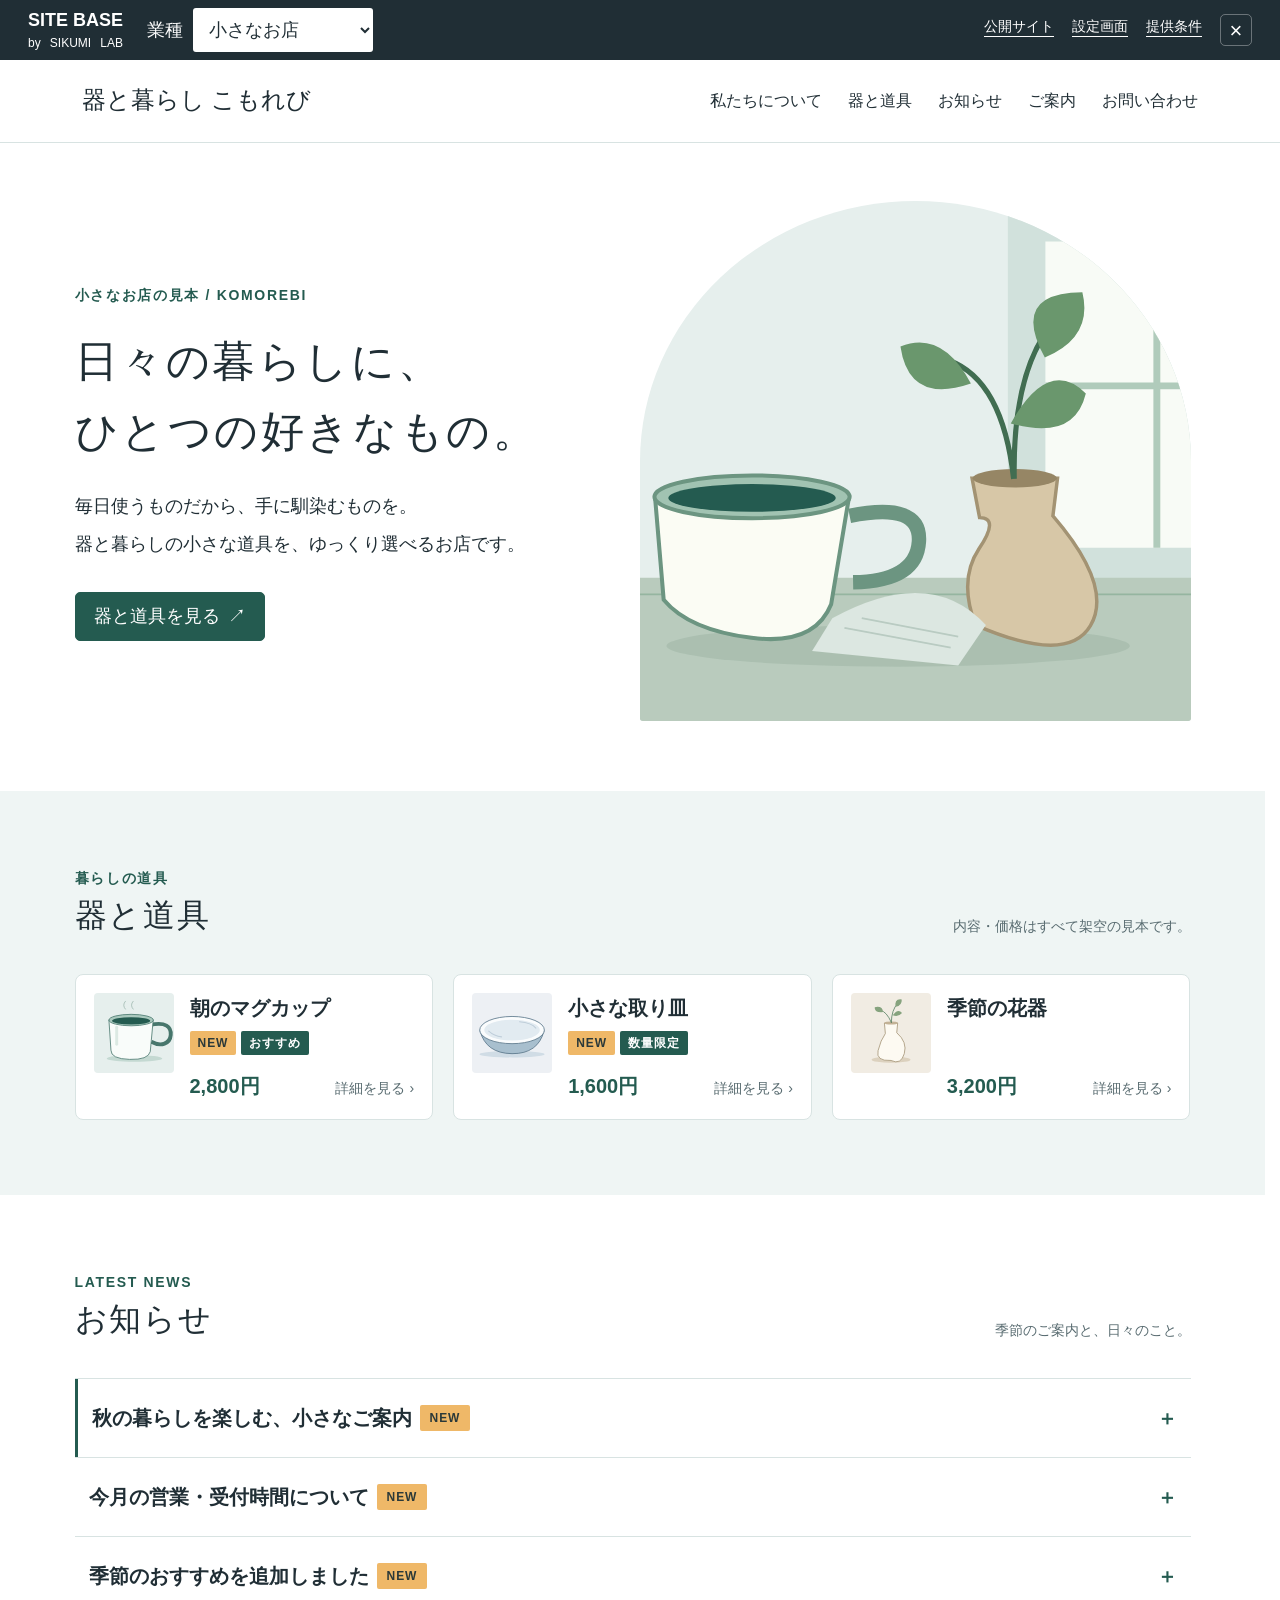
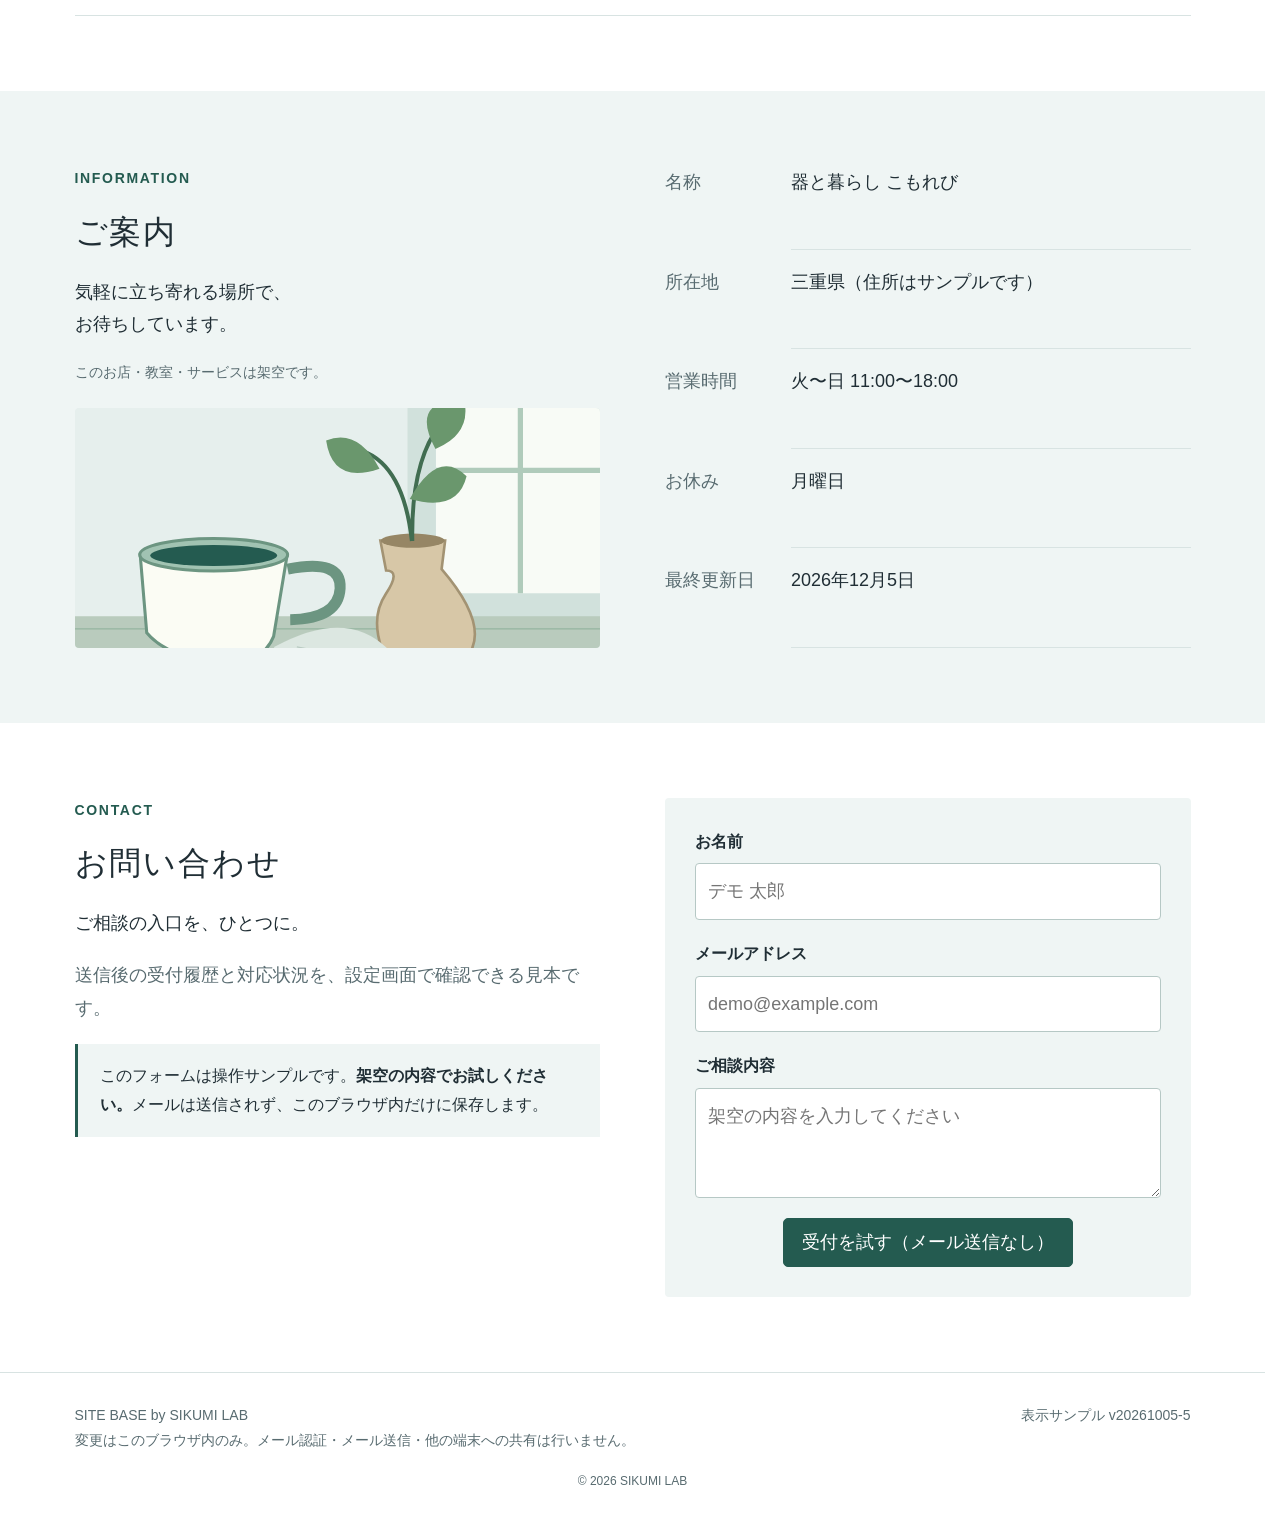
==== commit a845e063: "Compact item cards and show full details in a popup" ====
--- a/public/index.html
+++ b/public/index.html
@@ -1,4 +1,4 @@
 <!doctype html>
 <!-- © 2026 SIKUMI LAB — SITE BASE -->
-<html lang="ja"><head><meta charset="UTF-8"><meta name="viewport" content="width=device-width,initial-scale=1"><meta name="robots" content="noindex,nofollow"><meta name="theme-color" content="#245b50"><title>SITE BASE｜公開サイトの見本</title><link rel="stylesheet" href="./styles.css?v=20261005-4"><script type="module" src="./app.js?v=20261005-4"></script></head>
+<html lang="ja"><head><meta charset="UTF-8"><meta name="viewport" content="width=device-width,initial-scale=1"><meta name="robots" content="noindex,nofollow"><meta name="theme-color" content="#245b50"><title>SITE BASE｜公開サイトの見本</title><link rel="stylesheet" href="./styles.css?v=20261005-5"><script type="module" src="./app.js?v=20261005-5"></script></head>
 <body data-page="site"><a class="skip-link" href="#main">本文へ</a><div id="app"></div><div id="toast" role="status" aria-live="polite"></div><dialog id="dialog" aria-labelledby="dialog-title"></dialog></body></html>
--- a/public/styles.css
+++ b/public/styles.css
@@ -63,3 +63,10 @@
 .framed-dialog .field{margin-bottom:12px;gap:4px;font-size:16px}.framed-dialog .field input,.framed-dialog .field textarea,.framed-dialog .field select{min-height:44px;padding:8px 10px;font-size:16px}.framed-dialog textarea{min-height:100px}.framed-dialog .field-grid{gap:12px;margin-bottom:12px}.framed-dialog .editor-options{padding:12px;margin:12px 0}.framed-dialog .editor-options h3{margin:0 0 8px;font-size:18px}.framed-dialog .badge-options{padding:10px 12px}.framed-dialog .check{font-size:16px;margin:6px 0;min-height:36px}.framed-dialog .small{font-size:14px;line-height:1.6;margin-bottom:10px}.framed-dialog .preview-photo{width:96px;height:72px;margin:6px 0}.framed-dialog .page-photo-preview{height:150px;margin:0 0 12px}.framed-dialog p{margin-bottom:12px}.framed-dialog .error:empty{display:none}
 .framed-dialog.compact-review .review-groups{padding:0}.framed-dialog.compact-review .review-summary{padding:0;margin:0 0 10px}.framed-dialog.compact-review .dialog-scroll>.small{padding:0;margin:0 0 10px}.framed-dialog.compact-review .photo-review img{height:56px}
 @media(max-width:700px){.framed-dialog .dialog-top{padding:8px 12px}.framed-dialog .dialog-top h2{font-size:20px}.framed-dialog .dialog-scroll{padding:12px}.framed-dialog .dialog-footer,.framed-dialog.compact-review .sticky-actions{padding:8px 12px max(8px,env(safe-area-inset-bottom));display:grid;grid-template-columns:repeat(2,minmax(0,1fr));gap:6px}.framed-dialog .dialog-footer button{font-size:15px;padding:8px}.framed-dialog #editor-form .dialog-footer .primary{grid-column:1/-1}.framed-dialog .field-grid{grid-template-columns:1fr}.framed-dialog .editor-options{padding:10px}.framed-dialog.compact-review .photo-review img{height:48px}}
+
+/* © 2026 SIKUMI LAB — Compact item list, selected layout 1. */
+.cards{gap:20px;align-items:stretch;grid-auto-rows:1fr}.item-card{position:relative;display:grid;grid-template-columns:minmax(0,1fr);gap:16px;min-height:146px;padding:18px;align-items:start}.item-card.has-photo{grid-template-columns:80px minmax(0,1fr)}.item-card .image-box{margin:0}.item-card img{height:80px}.item-copy{display:flex;flex-direction:column;min-width:0;align-self:stretch}.item-card h3{font-size:20px;line-height:1.5;margin:0}.item-card .item-badges{gap:5px;margin:8px 0 12px}.item-card .badge{padding:3px 8px}.item-bottom{display:flex;flex-wrap:wrap;align-items:baseline;justify-content:space-between;gap:4px 8px;margin-top:auto}.item-card .price{font-size:20px;line-height:1.5;margin:0}.item-card .item-open{position:static;padding:0;border:0;border-radius:0;font-size:14px;line-height:1.5;color:var(--muted);background:transparent;margin-left:auto;gap:4px;white-space:nowrap}.item-open::after{content:'';position:absolute;inset:0;border-radius:8px}.item-card:has(.item-open:hover){border-color:#83a59c}.item-card:focus-within{outline:3px solid #4b8f83;outline-offset:3px}.item-card .item-open:focus-visible{outline:none}
+dialog.item-detail{position:fixed;inset:0;margin:auto;width:min(600px,calc(100vw - 32px));max-height:calc(100dvh - 48px);padding:0;border:1px solid #b9ceca;border-radius:12px;overflow:hidden;box-shadow:0 18px 64px #1428252e}.item-detail[open]{display:flex;flex-direction:column}.item-detail::backdrop{background:#14282552}.item-detail-top{display:flex;align-items:center;justify-content:space-between;gap:20px;padding:20px 24px;border-bottom:1px solid var(--line);flex-shrink:0}.item-detail h2{font:600 23px/1.4 'Yu Gothic',Meiryo,sans-serif;letter-spacing:0;margin:0;min-width:0;overflow-wrap:anywhere}.item-detail-close{min-height:44px;flex-shrink:0;padding:8px 12px;font-size:16px}.item-detail-content{overflow:auto;min-height:0;overscroll-behavior:contain;padding:24px;overflow-wrap:anywhere}.item-detail-photo{height:270px;object-fit:contain;object-position:center;background:var(--pale);border-radius:6px;margin:0 0 20px}.item-detail-badges{display:flex;flex-wrap:wrap;gap:6px;margin-bottom:16px}.item-detail-badges:empty{display:none}.item-detail-description{margin:0 0 20px}.item-detail-content .price{font-size:23px;line-height:1.5;margin:0}
+@media(min-width:701px) and (max-width:1099px){.cards{grid-template-columns:repeat(2,minmax(0,1fr))}}
+@media(max-width:700px){.cards{gap:12px;grid-auto-rows:auto;align-items:start}.item-card{min-height:0;padding:16px;gap:12px}.item-card.has-photo{grid-template-columns:72px minmax(0,1fr)}.item-card img{height:72px}.item-card .item-badges{margin:6px 0 0}.item-bottom{margin-top:8px}dialog.item-detail{inset:auto 0 0;margin:0;width:100%;max-width:none;max-height:80dvh;border-radius:16px 16px 0 0;border-bottom:0;box-shadow:0 -8px 36px #1428252e}.item-detail-top{padding:16px 20px}.item-detail h2{font-size:22px}.item-detail-content{padding:20px 22px max(22px,env(safe-area-inset-bottom))}.item-detail-photo{height:220px}}
+@media(max-width:350px){.item-card.has-photo{grid-template-columns:64px minmax(0,1fr)}.item-card img{height:64px}}
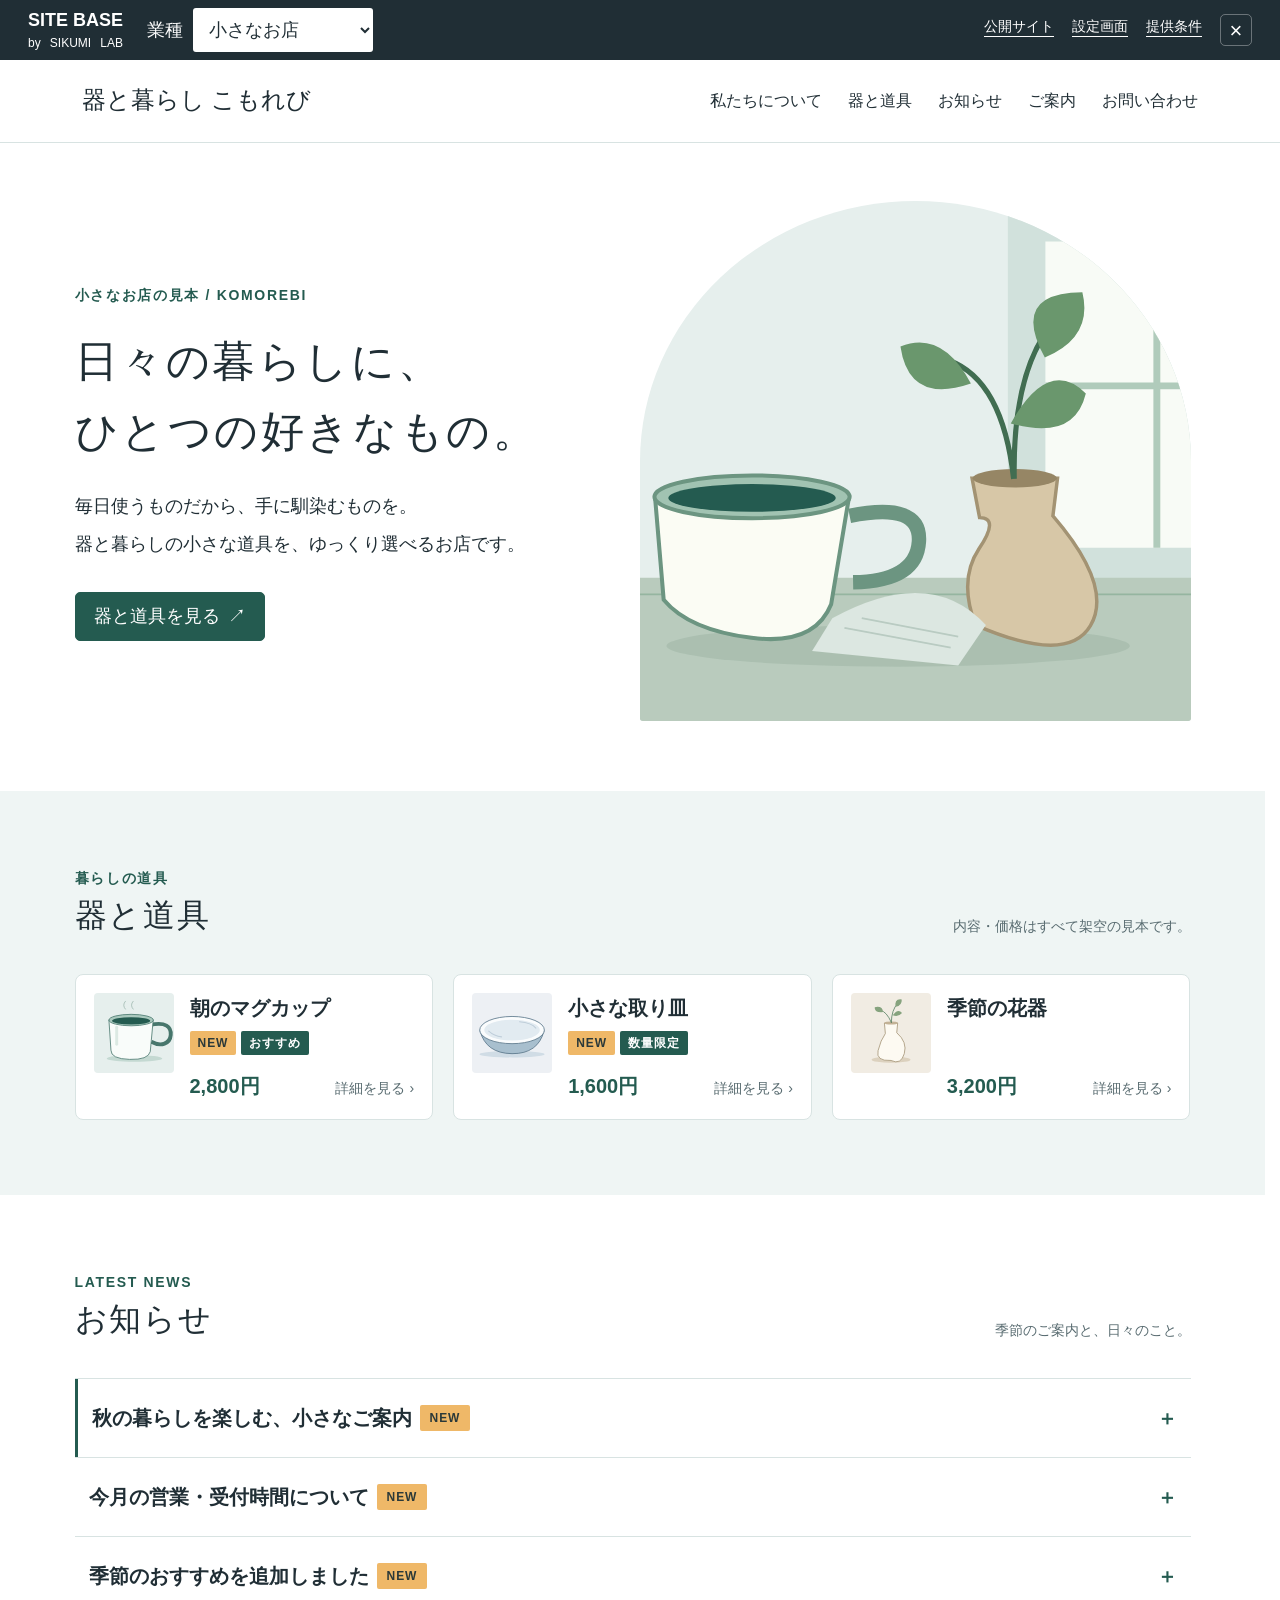
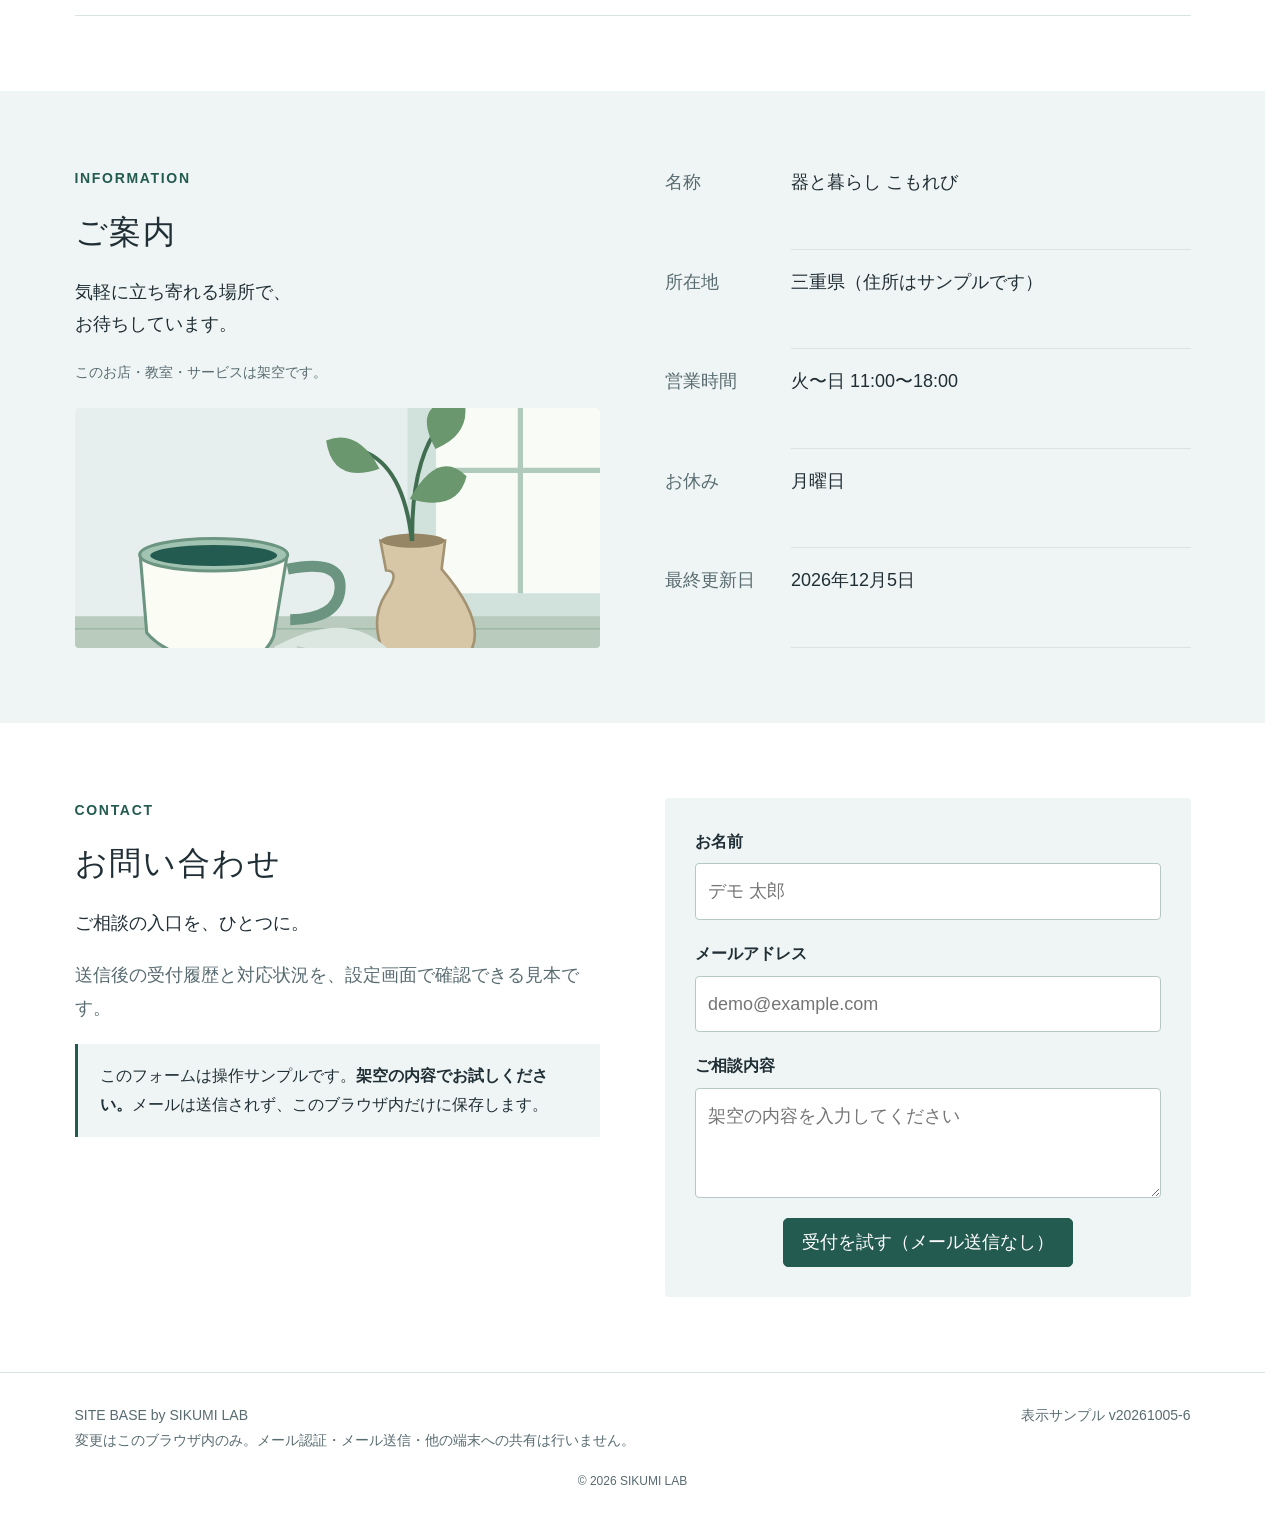
==== commit a0e62cf6: "Center desktop news details to match item details" ====
--- a/public/index.html
+++ b/public/index.html
@@ -1,4 +1,4 @@
 <!doctype html>
 <!-- © 2026 SIKUMI LAB — SITE BASE -->
-<html lang="ja"><head><meta charset="UTF-8"><meta name="viewport" content="width=device-width,initial-scale=1"><meta name="robots" content="noindex,nofollow"><meta name="theme-color" content="#245b50"><title>SITE BASE｜公開サイトの見本</title><link rel="stylesheet" href="./styles.css?v=20261005-5"><script type="module" src="./app.js?v=20261005-5"></script></head>
+<html lang="ja"><head><meta charset="UTF-8"><meta name="viewport" content="width=device-width,initial-scale=1"><meta name="robots" content="noindex,nofollow"><meta name="theme-color" content="#245b50"><title>SITE BASE｜公開サイトの見本</title><link rel="stylesheet" href="./styles.css?v=20261005-6"><script type="module" src="./app.js?v=20261005-6"></script></head>
 <body data-page="site"><a class="skip-link" href="#main">本文へ</a><div id="app"></div><div id="toast" role="status" aria-live="polite"></div><dialog id="dialog" aria-labelledby="dialog-title"></dialog></body></html>
--- a/public/styles.css
+++ b/public/styles.css
@@ -12,8 +12,8 @@
 .contact-form>button[type=submit]{display:flex;width:fit-content;max-width:100%;margin-inline:auto;min-height:48px;text-align:center;justify-content:center}
 @media(max-width:700px){.contact-form>button[type=submit]{width:100%}}
 .news-list{display:block}.news-card,.news-card.featured{display:block;padding:0;background:transparent;border:0;border-top:1px solid var(--line);border-radius:0}.news-card:last-child{border-bottom:1px solid var(--line)}.news-card h3,.news-card.featured h3{margin:0}.news-title{display:flex;justify-content:space-between;gap:20px;width:100%;padding:22px 14px;border:0;border-radius:0;background:transparent;font-size:20px;text-align:left;line-height:1.7;overflow-wrap:anywhere}.news-title-label{min-width:0}.news-title-label .badge{margin-left:10px;vertical-align:middle;white-space:nowrap}.news-open-icon{flex-shrink:0;color:var(--green)}.news-title[aria-expanded=true]{background:var(--pale)}.news-card.featured .news-title{border-left:3px solid var(--green)}
-.news-detail{position:fixed;z-index:40;width:min(480px,calc(100vw - 32px));max-height:calc(100dvh - var(--header-height) - 32px);display:flex;flex-direction:column;padding:24px;background:#fff;border:1px solid #7faaa0;border-radius:10px;box-shadow:0 12px 40px #132b3238;overflow:hidden}.news-detail-top{display:flex;gap:18px;align-items:start;flex-shrink:0;padding-bottom:18px;border-bottom:1px solid var(--line)}.news-detail h2{font:600 22px/1.6 'Yu Gothic',Meiryo,sans-serif;letter-spacing:0;margin:0;overflow-wrap:anywhere}.news-detail-close{font-size:16px;flex-shrink:0;padding:8px 12px;min-height:44px}.news-detail-content{overflow:auto;min-height:0;padding-top:18px;overscroll-behavior:contain}.news-detail-meta{display:flex;gap:10px;align-items:center;flex-wrap:wrap;font-size:14px;color:var(--muted);margin-bottom:16px}.news-detail-content img{height:220px;border-radius:4px;margin-bottom:20px}.news-detail-content p{margin:0;overflow-wrap:anywhere}
-@media(max-width:700px){.news-title{font-size:18px;padding:20px 12px}.news-detail{inset:auto 0 0;width:100%;max-height:min(75dvh,calc(100dvh - var(--header-height) - 12px));padding:22px 22px max(22px,env(safe-area-inset-bottom));border-radius:16px 16px 0 0;box-shadow:0 -8px 35px #132b3238}.news-detail h2{font-size:20px}.news-detail-content img{height:180px}}
+.news-detail{position:fixed;left:50vw;top:50dvh;transform:translate(-50%,-50%);z-index:40;width:min(480px,calc(100vw - 32px));max-height:calc(100dvh - 48px);display:flex;flex-direction:column;padding:24px;background:#fff;border:1px solid #7faaa0;border-radius:10px;box-shadow:0 12px 40px #132b3238;overflow:hidden}.news-detail-top{display:flex;gap:18px;align-items:start;flex-shrink:0;padding-bottom:18px;border-bottom:1px solid var(--line)}.news-detail h2{font:600 22px/1.6 'Yu Gothic',Meiryo,sans-serif;letter-spacing:0;margin:0;overflow-wrap:anywhere}.news-detail-close{font-size:16px;flex-shrink:0;padding:8px 12px;min-height:44px}.news-detail-content{overflow:auto;min-height:0;padding-top:18px;overscroll-behavior:contain}.news-detail-meta{display:flex;gap:10px;align-items:center;flex-wrap:wrap;font-size:14px;color:var(--muted);margin-bottom:16px}.news-detail-content img{height:220px;border-radius:4px;margin-bottom:20px}.news-detail-content p{margin:0;overflow-wrap:anywhere}
+@media(max-width:700px){.news-title{font-size:18px;padding:20px 12px}.news-detail{inset:auto 0 0;transform:none;width:100%;max-height:min(75dvh,calc(100dvh - var(--header-height) - 12px));padding:22px 22px max(22px,env(safe-area-inset-bottom));border-radius:16px 16px 0 0;box-shadow:0 -8px 35px #132b3238}.news-detail h2{font-size:20px}.news-detail-content img{height:180px}}
 #app{display:flex;flex-direction:column;min-height:100svh}.admin-shell{width:100%;min-width:0}.site-footer{margin-top:auto}.footer-copyright{padding-top:18px;text-align:center;font-size:12px;color:var(--muted)}
 .access-photo{height:240px;margin-top:22px;border-radius:4px;object-fit:cover;object-position:center}.page-photo-grid{display:grid;grid-template-columns:repeat(2,minmax(0,1fr));gap:24px;max-width:900px}.page-photo-card{border:1px solid var(--line);border-radius:5px;padding:22px}.page-photo-preview{width:100%;height:220px;object-fit:cover;object-position:center;border-radius:4px;margin-bottom:20px}.photo-review{display:grid;grid-template-columns:1fr 1fr;gap:18px;margin-bottom:24px}.photo-review figure{margin:0;min-width:0}.photo-review figcaption{font-size:14px;margin-bottom:8px}.photo-review .page-photo-preview{height:160px;margin:0}@media(max-width:700px){.page-photo-grid{grid-template-columns:1fr}.page-photo-card{padding:20px}.photo-review{grid-template-columns:1fr}.access-photo{height:220px}}
 .reorder-hint{font-size:16px;color:var(--muted);margin:24px 0 12px}.reorderable{position:relative;user-select:none;-webkit-user-select:none;-webkit-touch-callout:none;cursor:grab}.reorderable img{-webkit-user-drag:none}.reorderable .row-controls{cursor:default}.reorderable [data-move]{min-width:44px;min-height:44px}.reorderable.dragging{cursor:grabbing;background:var(--pale);outline:1px dashed var(--green);outline-offset:-5px}.reorderable.dragging>*{opacity:.15}.item-row[data-drop=above]{box-shadow:inset 0 3px var(--green)}.item-row[data-drop=below]{box-shadow:inset 0 -3px var(--green)}.item-row[data-drop]::after{content:"ここに移動";position:absolute;right:12px;z-index:2;font-size:14px;line-height:1.8;padding:0 8px;color:var(--green);background:#fff;border:1px dashed var(--green);border-radius:5px;pointer-events:none}.item-row[data-drop=above]::after{top:-12px}.item-row[data-drop=below]::after{bottom:-12px}.drag-preview{position:fixed;z-index:30;pointer-events:none;margin:0;background:#fff;border:1px solid var(--green);border-radius:8px;opacity:.94;box-shadow:0 12px 30px #25384c26;cursor:grabbing}.drag-preview .row-controls{visibility:hidden}
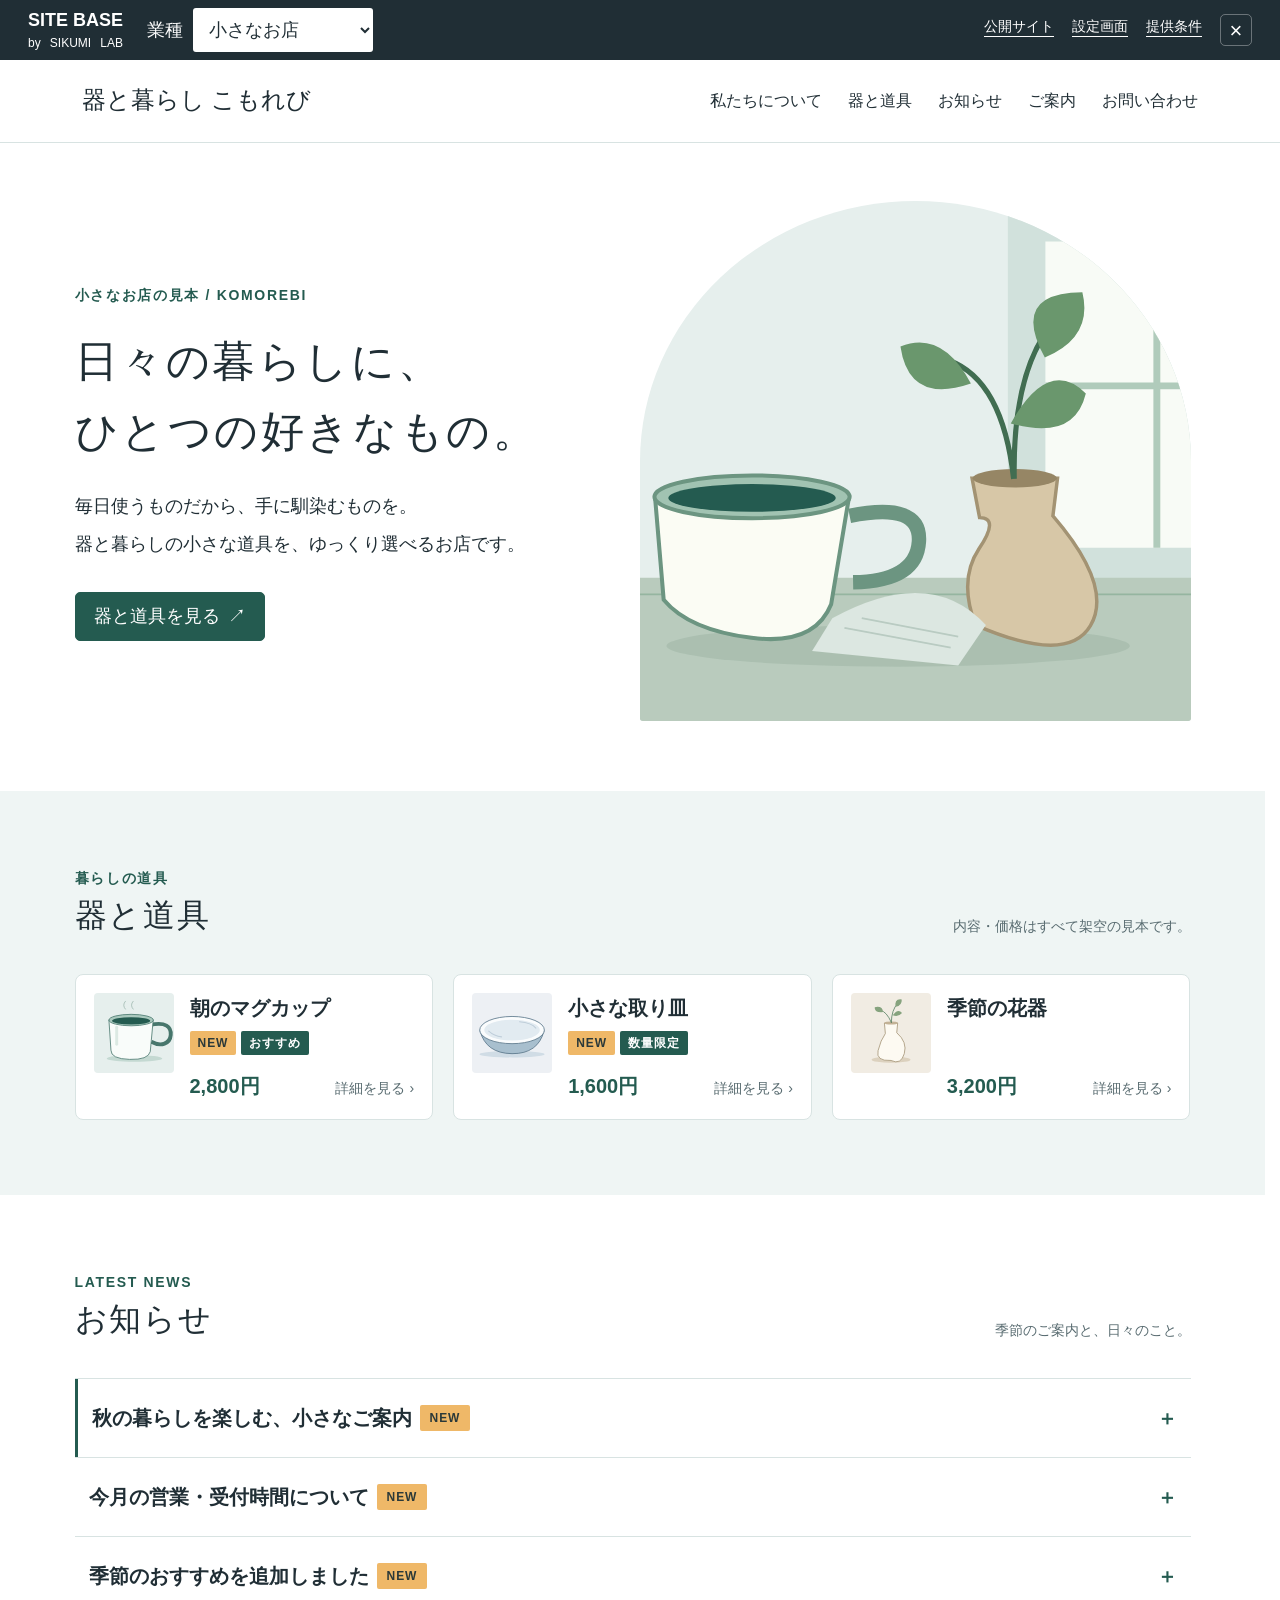
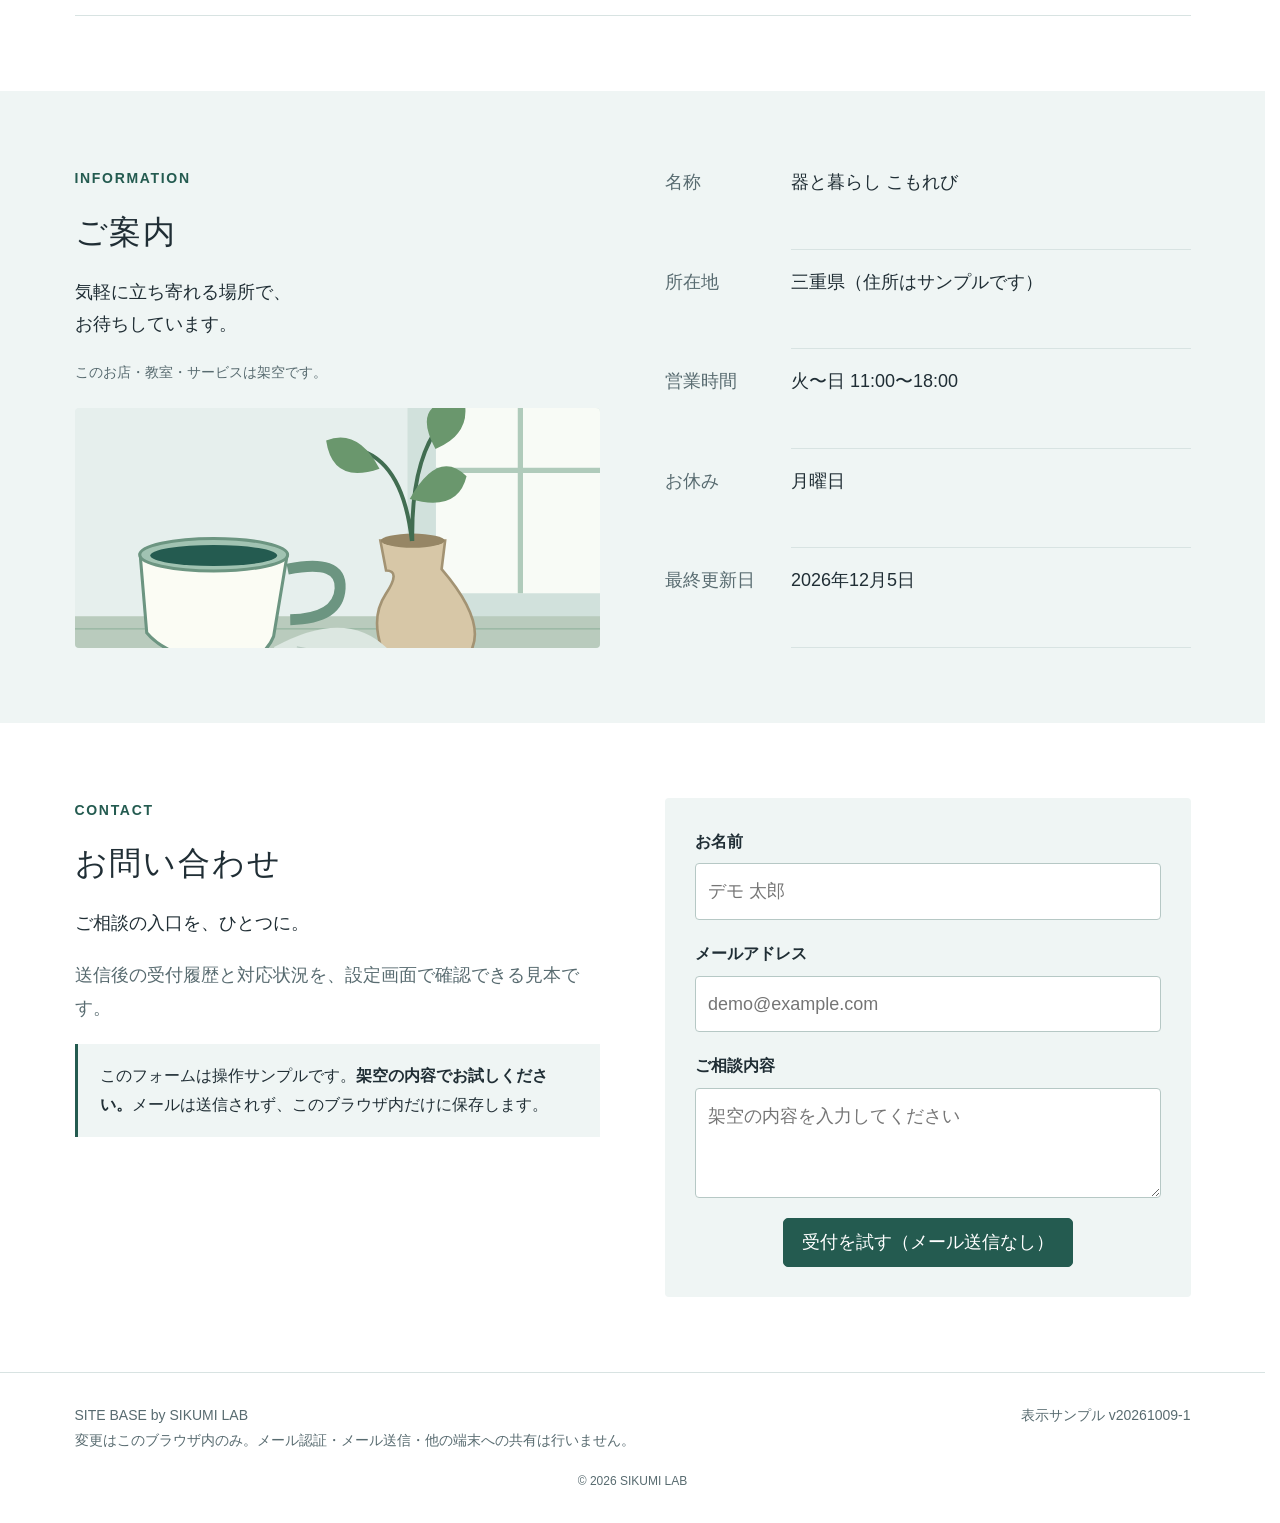
==== commit 7276b43c: "Clarify domain email setup is outside site provision" ====
--- a/public/index.html
+++ b/public/index.html
@@ -1,4 +1,4 @@
 <!doctype html>
 <!-- © 2026 SIKUMI LAB — SITE BASE -->
-<html lang="ja"><head><meta charset="UTF-8"><meta name="viewport" content="width=device-width,initial-scale=1"><meta name="robots" content="noindex,nofollow"><meta name="theme-color" content="#245b50"><title>SITE BASE｜公開サイトの見本</title><link rel="stylesheet" href="./styles.css?v=20261005-6"><script type="module" src="./app.js?v=20261005-6"></script></head>
+<html lang="ja"><head><meta charset="UTF-8"><meta name="viewport" content="width=device-width,initial-scale=1"><meta name="robots" content="noindex,nofollow"><meta name="theme-color" content="#245b50"><title>SITE BASE｜公開サイトの見本</title><link rel="stylesheet" href="./styles.css?v=20261009-1"><script type="module" src="./app.js?v=20261009-1"></script></head>
 <body data-page="site"><a class="skip-link" href="#main">本文へ</a><div id="app"></div><div id="toast" role="status" aria-live="polite"></div><dialog id="dialog" aria-labelledby="dialog-title"></dialog></body></html>
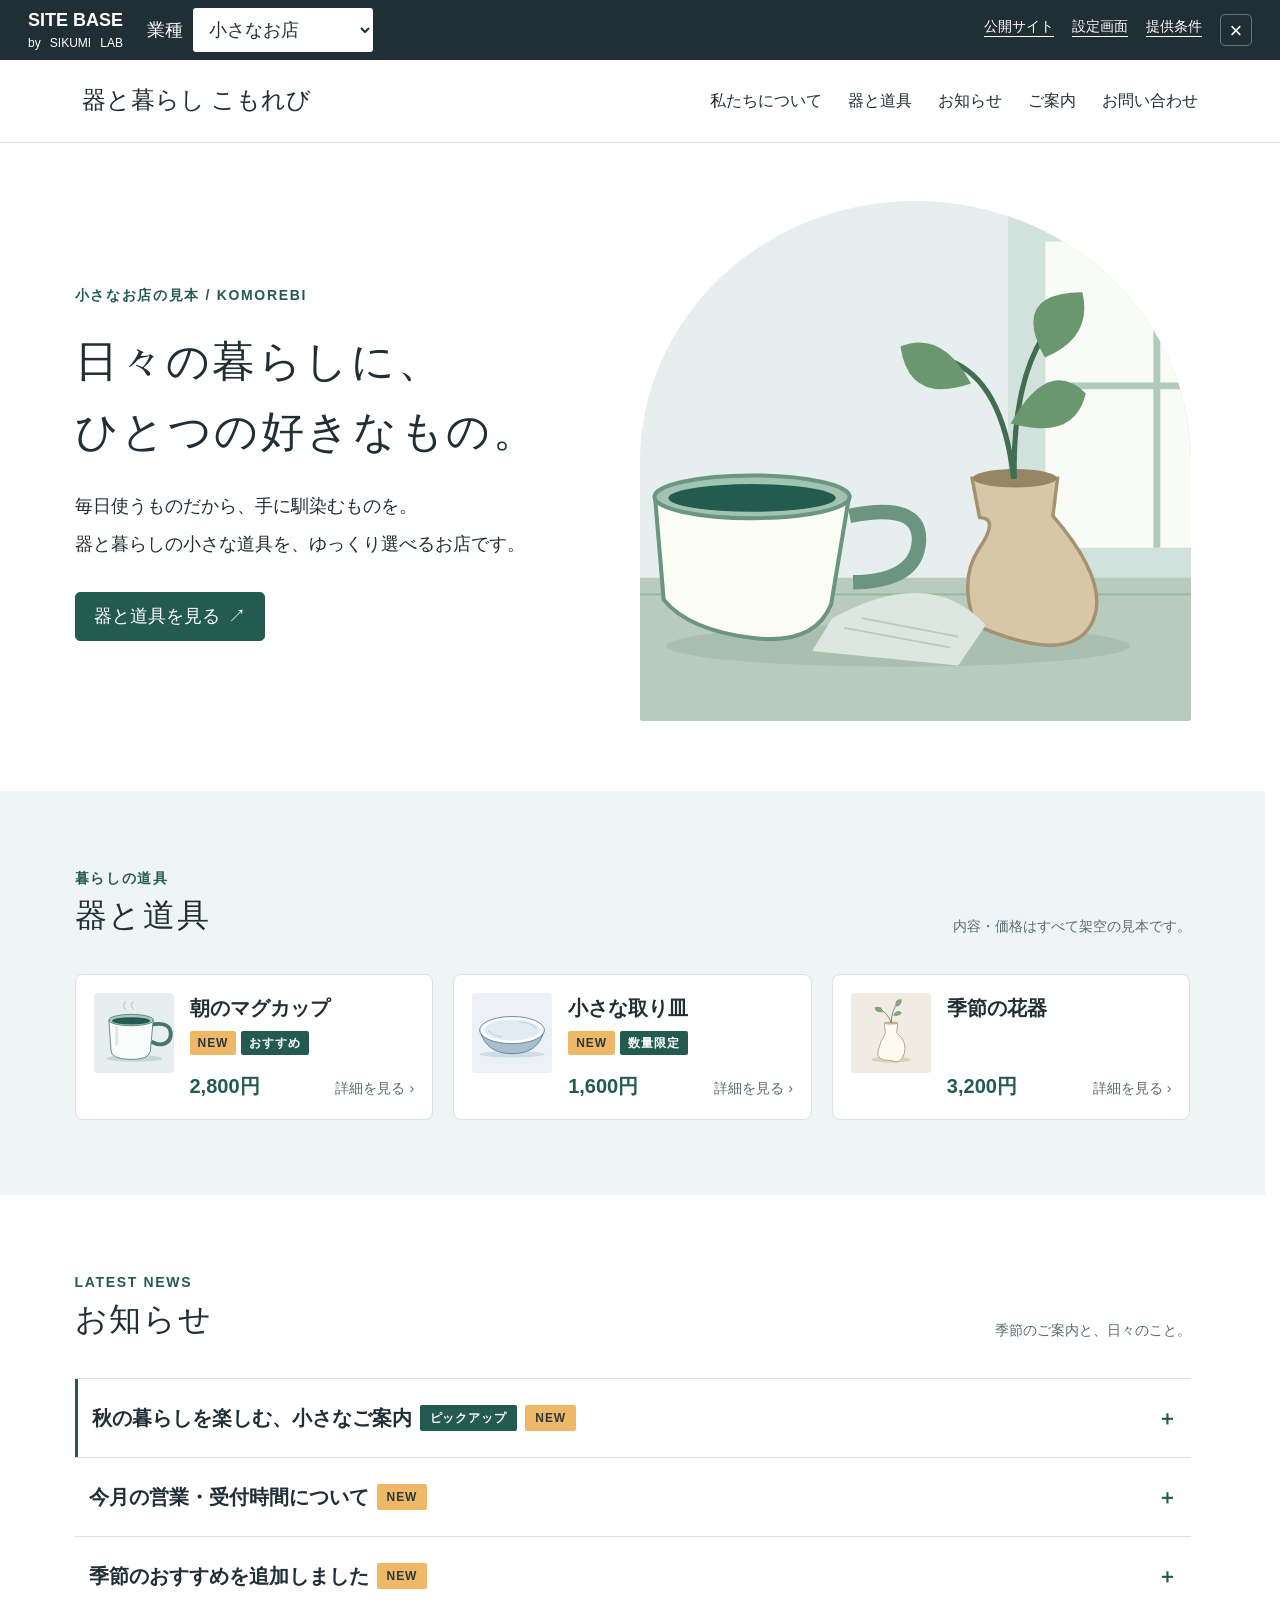
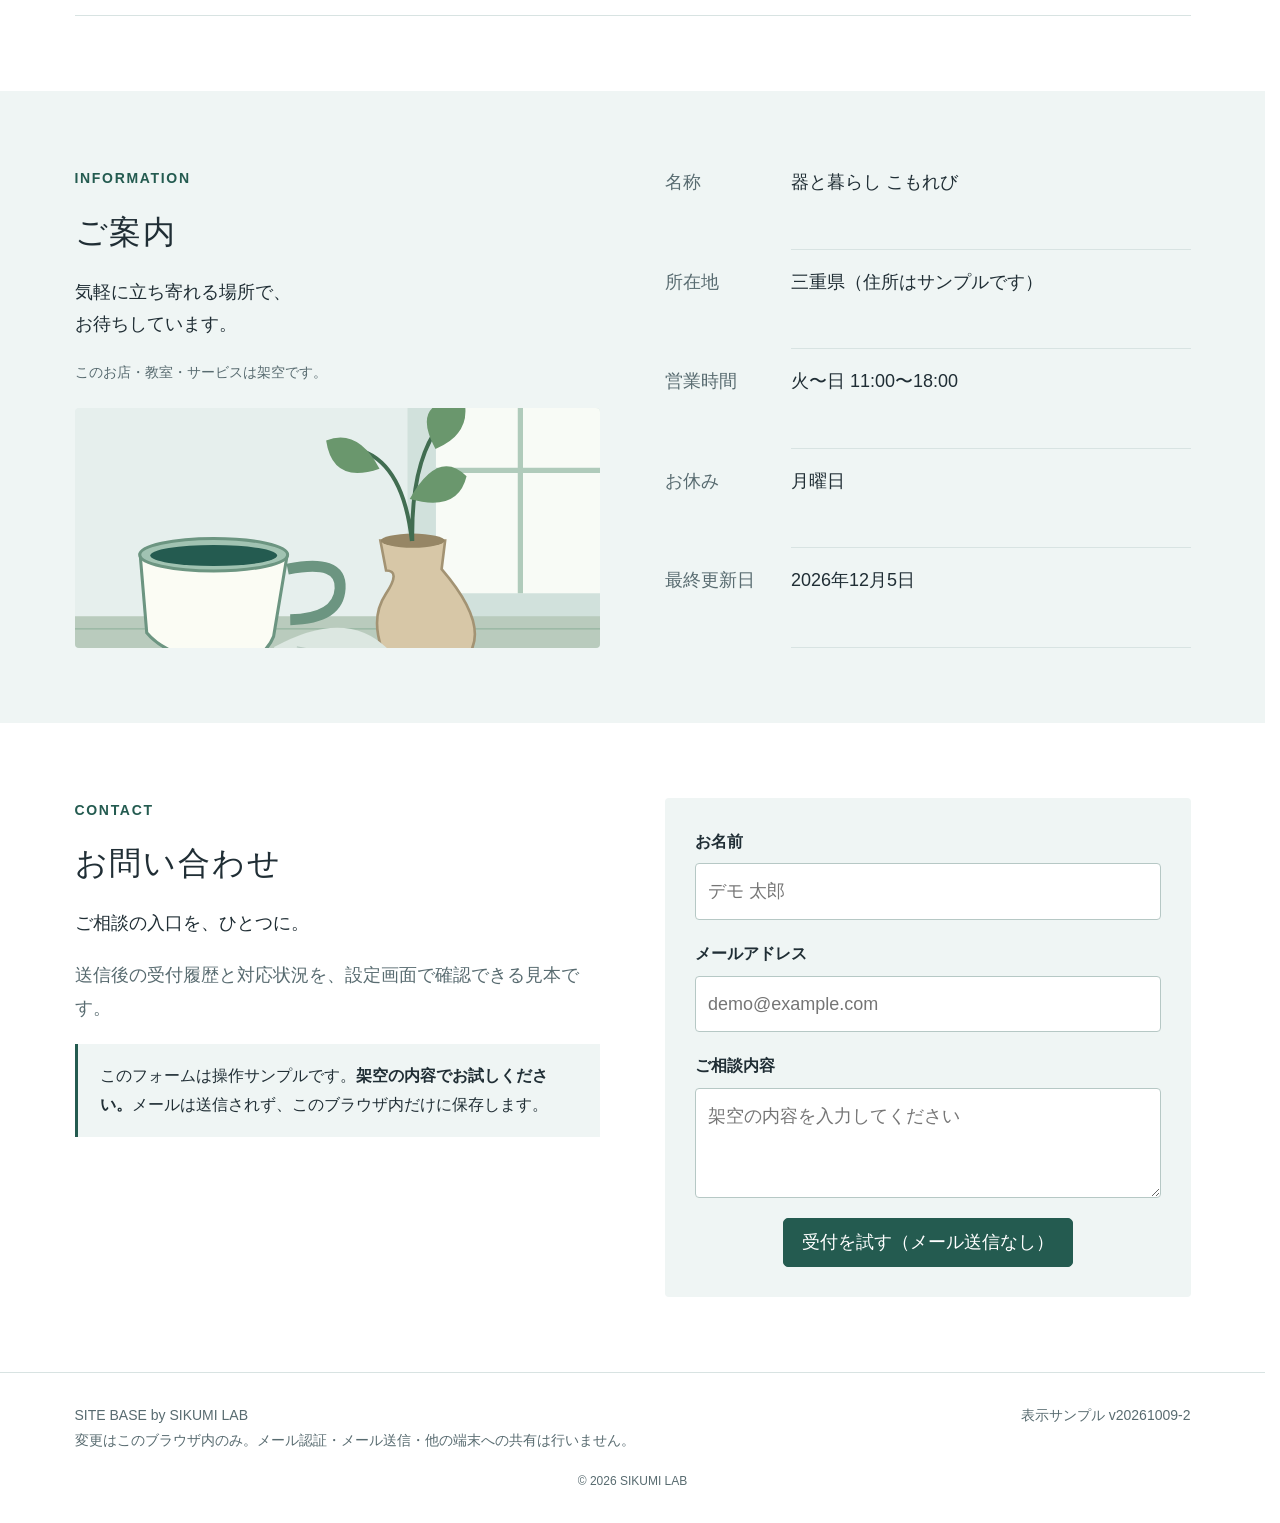
==== commit bc801264: "Add staged news ordering and multiple pinned announcements" ====
--- a/public/index.html
+++ b/public/index.html
@@ -1,4 +1,4 @@
 <!doctype html>
 <!-- © 2026 SIKUMI LAB — SITE BASE -->
-<html lang="ja"><head><meta charset="UTF-8"><meta name="viewport" content="width=device-width,initial-scale=1"><meta name="robots" content="noindex,nofollow"><meta name="theme-color" content="#245b50"><title>SITE BASE｜公開サイトの見本</title><link rel="stylesheet" href="./styles.css?v=20261009-1"><script type="module" src="./app.js?v=20261009-1"></script></head>
+<html lang="ja"><head><meta charset="UTF-8"><meta name="viewport" content="width=device-width,initial-scale=1"><meta name="robots" content="noindex,nofollow"><meta name="theme-color" content="#245b50"><title>SITE BASE｜公開サイトの見本</title><link rel="stylesheet" href="./styles.css?v=20261009-2"><script type="module" src="./app.js?v=20261009-2"></script></head>
 <body data-page="site"><a class="skip-link" href="#main">本文へ</a><div id="app"></div><div id="toast" role="status" aria-live="polite"></div><dialog id="dialog" aria-labelledby="dialog-title"></dialog></body></html>
